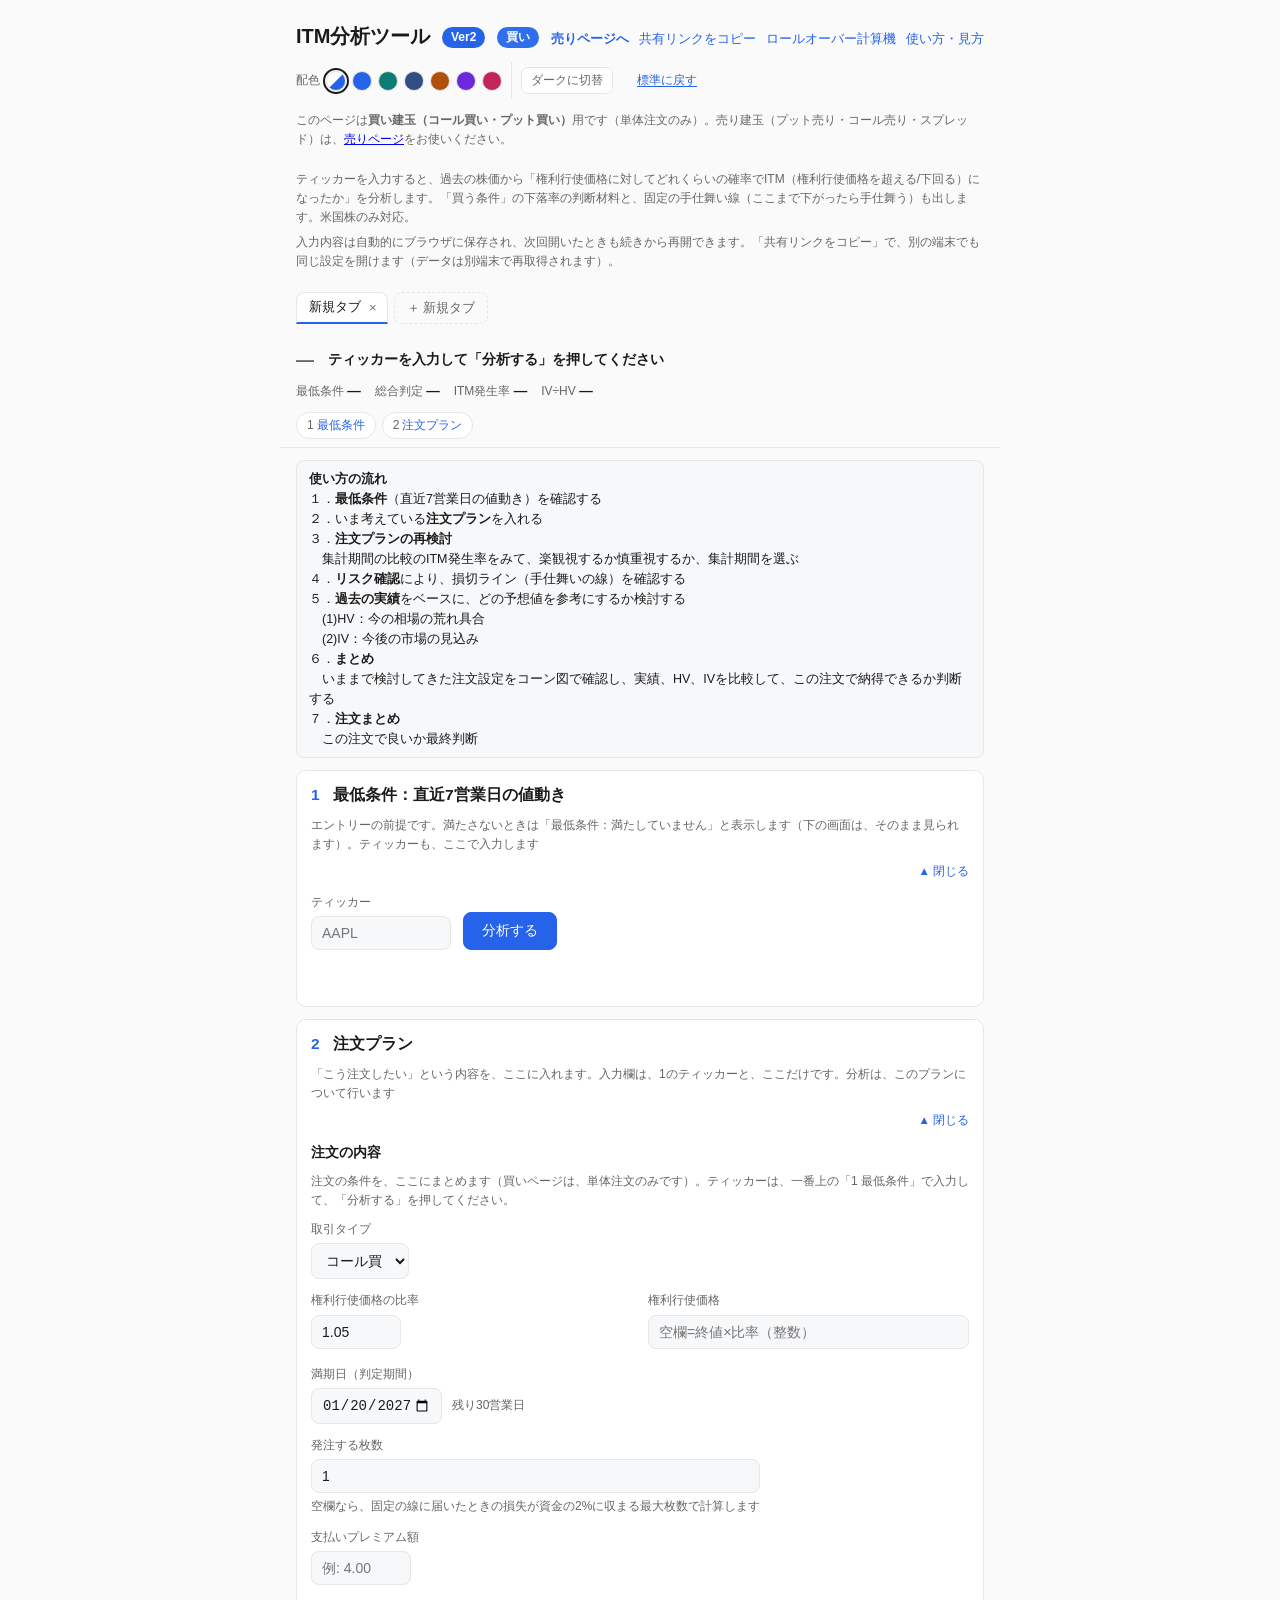
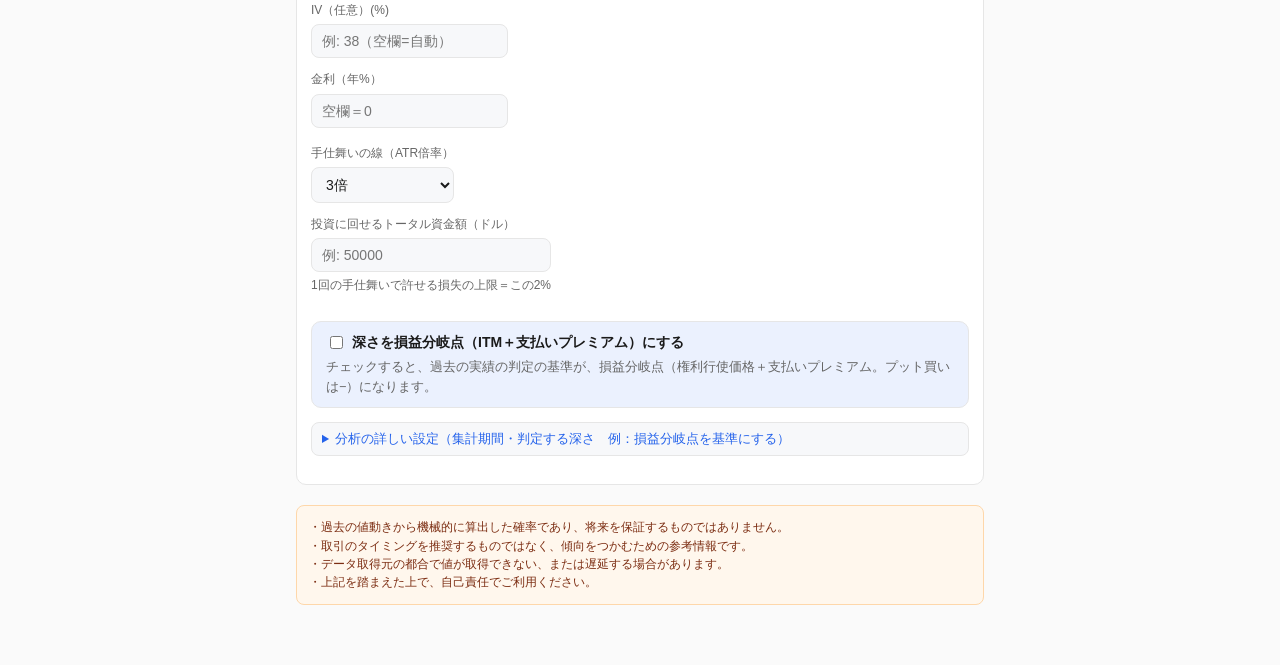
==== site/buy.html @ de46b1e8 "画面の節の区分を使い方の流れの番号にそろえる(注文プランの再検討を新設、5の中に過去の実績・HV・IV) Co-Authored-By: Claude Sonnet 5.5 <noreply@anth" ====
<!doctype html><html lang="ja"><head><meta charset="utf-8">
<meta name="viewport" content="width=device-width,initial-scale=1">
<script>try{var t=JSON.parse(localStorage.getItem("pp_theme")||"{}");if(t.pal&&t.pal!=="genko")document.documentElement.setAttribute("data-pal",t.pal);if(t.mode==="dark"||t.mode==="light")document.documentElement.setAttribute("data-mode",t.mode);}catch(e){}</script>
<title>ITM分析ツール Ver2（買い）</title>
<link rel="stylesheet" href="css/style.css">
</head><body data-page="buy">
<div class="wrap">
  <div class="topbar"><h1>ITM分析ツール <span class="ver-badge">Ver2</span> <span class="ver-badge ver-buy">買い</span></h1><span class="pagenav"><a href="index.html"><b>売りページへ</b></a><button id="shareBtn" type="button" class="link-btn">共有リンクをコピー</button><a href="roll.html">ロールオーバー計算機</a><a href="guide.html">使い方・見方</a></span></div>
  <div id="theme-bar"></div>
  <p class="sub">このページは<b>買い建玉（コール買い・プット買い）</b>用です（単体注文のみ）。売り建玉（プット売り・コール売り・スプレッド）は、<a href="index.html">売りページ</a>をお使いください。</p>
  <p class="sub">ティッカーを入力すると、過去の株価から「権利行使価格に対してどれくらいの確率でITM（権利行使価格を超える/下回る）になったか」を分析します。「買う条件」の下落率の判断材料と、固定の手仕舞い線（ここまで下がったら手仕舞う）も出します。米国株のみ対応。</p>
  <p class="sub" style="margin-top:-14px">入力内容は自動的にブラウザに保存され、次回開いたときも続きから再開できます。「共有リンクをコピー」で、別の端末でも同じ設定を開けます（データは別端末で再取得されます）。</p>

  <div id="pageNotice" class="notice" hidden></div>
  <div id="tabBar" class="tab-bar"></div>

  <div class="c2-top" id="topBand">
    <div class="c2-band" id="bandRow1"></div>
    <div class="c2-band" id="bandRow2" style="padding-top:0"></div>
    <nav class="c2-nav" id="bandNav" aria-label="セクションへ移動">
      <a href="#s1"><span class="n">1</span>最低条件</a>
      <a href="#s2"><span class="n">2</span>注文プラン</a>
      <a href="#s2b" hidden><span class="n">3</span>再検討</a>
      <a href="#sb7" hidden><span class="n">4</span>リスク確認</a>
      <a href="#s3" hidden><span class="n">5</span>過去の実績</a>
      <a href="#s4" hidden><span class="n">5(1)</span>HV</a>
      <a href="#s5" hidden><span class="n">5(2)</span>IV</a>
      <a href="#s6" hidden><span class="n">6</span>まとめ</a>
      <a href="#sb8" hidden><span class="n">7</span>注文まとめ</a>
    </nav>
  </div>

  <div class="flow">
    <b>使い方の流れ</b><br>
    １．<b>最低条件</b>（直近7営業日の値動き）を確認する<br>
    ２．いま考えている<b>注文プラン</b>を入れる<br>
    ３．<b>注文プランの再検討</b><br>
    　集計期間の比較のITM発生率をみて、楽観視するか慎重視するか、集計期間を選ぶ<br>
    ４．<b>リスク確認</b>により、損切ライン（手仕舞いの線）を確認する<br>
    ５．<b>過去の実績</b>をベースに、どの予想値を参考にするか検討する<br>
    　(1)HV：今の相場の荒れ具合<br>
    　(2)IV：今後の市場の見込み<br>
    ６．<b>まとめ</b><br>
    　いままで検討してきた注文設定をコーン図で確認し、実績、HV、IVを比較して、この注文で納得できるか判断する<br>
    ７．<b>注文まとめ</b><br>
    　この注文で良いか最終判断
  </div>

  <details class="sec" id="s1" open>
    <summary><span class="t"><span class="n">1</span>最低条件：直近7営業日の値動き</span><span class="d">エントリーの前提です。満たさないときは「最低条件：満たしていません」と表示します（下の画面は、そのまま見られます）。ティッカーも、ここで入力します</span></summary>
    <div class="body">
      <div class="card in-sec">
        <div class="form-row">
        <div class="field ticker-wrap">
          <label for="ticker">ティッカー</label>
          <input id="ticker" type="text" placeholder="AAPL" autocomplete="off">
          <div id="tickerHistoryDropdown" class="ticker-dropdown" hidden></div>
        </div>
        <button id="analyzeBtn" type="button">分析する</button>
        </div>
    <div id="latestPrice" class="latest-price" hidden></div>
    <div id="status"></div>
      </div>

  <div id="conditionCard" class="card in-sec" hidden>
    <h2 style="margin:0 0 10px;font-size:16px">エントリー条件（最低条件）と、直近7営業日の値動き</h2>
    <p class="sub" style="margin:0 0 10px">いまが、エントリーの前提になる値動きかを、直近の値動きで確認します。一番上の「本日」の行が、本日が何%変動したか（過去N営業日比較）です。この条件で絞り込んだ過去の結果は、「5 過去の実績」に出します。</p>
    <div class="form-row">
      <div class="field">
        <label for="conditionModeSelect" data-target="conditionExplain"
          data-note="値動き条件の判定方法を選びます。
「N営業日前と比較」は指定した1点だけを見る方式、「直近7営業日中の該当日数」は1〜7営業日前それぞれを見て、条件を満たす日数を数える方式です。">条件の種類</label>
        <select id="conditionModeSelect">
          <option value="lookback">N営業日前と比較</option>
          <option value="countWithin7">直近7営業日中の該当日数</option>
        </select>
      </div>
      <div class="field">
        <label for="minMatchDaysInput" data-target="conditionExplain"
          data-note="「直近7営業日中の該当日数」を選んだときに使います。
1〜7営業日前のうち、変化率条件を満たす日が何日あればエントリー日とみなすかを指定します。
「N営業日前と比較」を選んでいる間は使わないため入力できません。">該当日数(◯日以上)</label>
        <input id="minMatchDaysInput" type="number" step="1" min="1" max="7" value="3">
      </div>
    </div>
    <div class="form-row">
      <div class="field">
        <label for="momentumLookbackSelect" data-target="conditionExplain"
          data-note="「N営業日前と比較」を選んだときに使います。
何営業日前の株価と比較するかを指定します。
「直近7営業日中の該当日数」を選んでいる間は使わないため入力できません。">比較営業日数</label>
        <select id="momentumLookbackSelect"></select>
      </div>
    </div>
    <div class="form-row">
      <div class="field">
        <label for="momentumDirectionSelect" data-target="conditionExplain"
          data-note="株価が下落したときを対象にするか、上昇したときを対象にするかを選びます。">方向</label>
        <select id="momentumDirectionSelect">
          <option value="down">下落</option>
          <option value="up">上昇</option>
        </select>
      </div>
      <div class="field">
        <label for="momentumThresholdInput" data-target="conditionExplain"
          data-note="「方向」で選んだ向きに、指定した%以上変動した日を対象にします。">変化率(%以上)</label>
        <input id="momentumThresholdInput" type="number" step="0.5" min="0" value="5">
      </div>
    </div>
    <p class="sub" id="conditionModeNote" style="margin:-6px 0 10px"></p>
    <div class="gate" id="condGate" hidden></div>
    <div class="chart-title" style="margin-top:14px">直近7営業日の詳細マトリクス（各日の終値と、1〜7営業日前との比較。「本日」の行＝過去N営業日比較）</div>
    <div class="volatility-wrap"><table class="volatility-table cond-matrix" id="condMatrix"></table></div>
    <p class="sub" id="condMatrixNote" style="margin:8px 0 0"></p>
  </div>


  <div id="buyStudyCard" class="card in-sec" hidden>
    <h3 style="margin:0 0 8px;font-size:14px">買う条件の下落率は、何%がよいか（この銘柄の過去の結果）</h3>
    <p class="basis basis-act"><i></i><b>根拠：過去の実績</b>　上の「エントリー条件」の変化率（%以上）を変えて買った場合の、この銘柄の結果です。変化率を決める判断材料にします。</p>
    <div class="volatility-wrap"><table class="volatility-table bs-table">
      <thead><tr><th>買う条件<br>（1〜7営業日前との比較で、1日以上）</th><th>件数</th><th>オプション<br>（損益率）</th><th>線で手仕舞い<br>（平均保有）</th><th>（参考）線なしで<br>満期まで持つ<br>オプション平均</th><th></th></tr></thead>
      <tbody id="buyStudyBody"></tbody>
    </table></div>
    <p class="sub" id="buyStudyNote" style="margin:8px 0 0"></p>
  </div>
    </div>
  </details>

  <details class="sec" id="s2" open>
    <summary><span class="t"><span class="n">2</span>注文プラン</span><span class="d">「こう注文したい」という内容を、ここに入れます。入力欄は、1のティッカーと、ここだけです。分析は、このプランについて行います</span></summary>
    <div class="body">
      <div class="card in-sec" id="planInputsCard">
        <div class="order-head">
          <h3 style="margin:0;font-size:14px">注文の内容<span id="orderTypeLabel" style="font-size:14px;font-weight:400;color:var(--muted)"></span></h3>
          <button id="spBtn" type="button" class="sp-btn" aria-pressed="false" hidden title="単体注文とスプレッド(ブルプット・ベアコール・ブルコール・ベアプット)の注文を切り替えます。使わない側の入力欄は非表示になり、入力値は保持されます">SP</button>
        </div>
        <p class="sub" style="margin:0 0 10px">注文の条件を、ここにまとめます（買いページは、単体注文のみです）。ティッカーは、一番上の「1 最低条件」で入力して、「分析する」を押してください。</p>
        <div class="form-row">
        <div class="field">
          <label for="typeSelect">取引タイプ</label>
          <select id="typeSelect"></select>
        </div>
        </div>
        <div class="form-row pair-row">
          <div class="field">
            <label for="ratioInput">権利行使価格の比率</label>
            <input id="ratioInput" type="number" step="0.01" min="0.01">
            <span class="field-hint" id="ratioEffHint"></span>
          </div>
          <div class="field">
            <label for="rrSellStrikeInput" data-target="orderExplain"
              data-note="権利行使価格です。証券会社のオプションチェーンで選んだ、実際の権利行使価格を入力します。
          比率は、その権利行使価格になるように自動で合わせます（例：終値645.04で、権利行使価格を650にすると、比率は1.0077になります）。逆に、比率を入力したときは、終値×比率を整数にした値が、権利行使価格になります（どちらか一方で決めます）。
          、比率から決めた整数の権利行使価格を使います。入力した値は、分析のITM確率・リスク確認・注文まとめなど、すべての計算に使います。">権利行使価格</label>
            <input id="rrSellStrikeInput" type="number" step="0.5" min="0" placeholder="空欄=終値×比率（整数）">
            <span class="field-hint" id="rrSellStrikeHint"></span>
          </div>
        </div>
    <div class="form-row ord-strikes" data-only="sp">
      <div class="field" data-only="sp">
        <label for="rrBuyStrikeInput" data-target="orderExplain"
          data-note="買い建てる側の権利行使価格です。ブルプット(プット)は売りより低い値、ベアコール(コール)は売りより高い値を入力します。
売りと買いの権利行使価格を入力すると、その差額を「権利行使価格の差額」に自動で表示します。">買いの権利行使価格</label>
        <input id="rrBuyStrikeInput" type="number" step="0.01" min="0" placeholder="例: 600">
        <span class="field-warn" id="rrBuyStrikeWarn"></span>
      </div>
    </div>
        <div class="form-row">
        <div class="field">
          <label for="windowDateInput" data-note="オプションの満期日を、日付で入力します（日付の欄をクリックすると、カレンダーから選べます）。
  入力した日付までの営業日数が、分析の「判定期間」になります（例：満期日まで25営業日なら、判定期間は25営業日）。
  選べる範囲は、基準日（最新の終値の日）の5営業日後から、150営業日後までです。
  土日や祝日など休場日を入力した場合は、直前の営業日に直します。
  営業日数だけを保存するので、日付が進むと、満期日の日付は自動で後ろにずれます（営業日数は変わりません）。
  実際にその満期日があるかは、銘柄ごとに違うため、証券会社のオプションチェーンで確認してください。">満期日（判定期間）</label>
          <div class="field-inline">
            <input id="windowDateInput" type="date">
            <span class="field-hint" id="windowHint"></span>
          </div>
        </div>
        </div>
        <div class="form-row">
        <div class="field">
          <label for="planQtyInput">発注する枚数</label>
          <input id="planQtyInput" type="number" step="1" min="1" placeholder="例: 2">
          <span class="field-hint">空欄なら、固定の線に届いたときの損失が資金の2%に収まる最大枚数で計算します</span>
        </div>
        </div>
        <div class="form-row">
      <div class="field" data-only="buy">
        <label for="rrPayPremiumInput" data-target="orderExplain"
          data-note="オプションの買い手として支払うプレミアム額（1株あたりの合計額）です。
スプレッドの場合は、差し引き後の正味の額（支払い−受取）を入力してください。
買い系は、支払いプレミアム額がそのまま最大損失額になります。">支払いプレミアム額</label>
        <input id="rrPayPremiumInput" type="number" step="0.01" min="0" placeholder="例: 4.00">
        <span class="field-hint" id="premJudge"></span>
      </div>
        </div>
        <div class="form-row">
      <div class="field" data-only="buy">
        <label for="rrIvSellInput" data-target="orderExplain"
          data-note="買うオプションのIV（年率%）です。任意です。証券会社のオプションチェーンで、その権利行使価格の行に出ているIVを入力してください。
「5(2) IV」の表示（IV・IV÷HV・1σ・コーン図のIVの帯）に使います。
「4 リスク確認」と時間の経過の表は、支払いプレミアム額が入力されているときは、実際に払った金額を基準にするため、入力したIVではなく、支払いプレミアム額から逆算したIVで計算します（プレミアム未入力のときだけ、入力したIVを使います）。
空欄の場合は、入力した支払いプレミアム額に合うIVをツールが逆算して使います（支払いプレミアム額も空欄なら、リスク確認では、直近20営業日のHV×1.15を仮定します）。">IV（任意）(%)</label>
        <input id="rrIvSellInput" type="number" step="0.1" min="0" placeholder="例: 38（空欄=自動）">
      </div>
        </div>
        <div class="form-row">
      <div class="field" data-only="buy">
        <label for="buyRateInput" data-target="orderExplain"
          data-note="金利（年%）です。米国債の利回り（無リスク金利）が目安です。
コールは、満期に権利行使価格を払うのが先になるため、金利が高いほど価格が高くなります（プットは逆に安くなります）。満期が長いほど影響が大きくなります（満期が約7ヶ月のコールで、金利4%なら、約7ドル）。
IVとプレミアムの両方を入力しているときは、金利は使いません（証券会社のIVは、金利を含めて計算された値のため、入力できません）。IVとプレミアムの片方だけのときは、より正確な分析が必要な場合に、金利を入力してください。">金利（年%）</label>
        <div class="field-inline">
          <input id="buyRateInput" type="number" step="0.01" min="0" placeholder="空欄＝0">
          <button type="button" class="sp-btn" id="buyRateBtn" hidden>米国債利回りを入れる</button>
        </div>
        <span class="field-hint" id="buyRateHint"></span>
      </div>
        </div>
        <div class="form-row">
      <div class="field" data-only="buy">
        <label for="buyAtrMultSelect" data-target="orderExplain"
          data-note="「ここまで下がったら手仕舞う」固定の線の幅を、ATR（直近10営業日の1日の値幅の平均）の何倍にするかを選びます（初期値は3倍）。
線は、買った日の終値から、ATR×倍率だけ下（プット買いは上）に引きます。買った時点で決めて、動かしません。トレンドの判定はしません。
倍率を大きくすると、手仕舞いになりにくく、平均と勝率は上がりますが、最悪の損失は深くなります（過去の検証）。1〜2倍は、すぐに手仕舞いになりやすく、あまり使われません。">手仕舞いの線（ATR倍率）</label>
        <select id="buyAtrMultSelect"><option value="2">2倍</option><option value="3" selected>3倍</option><option value="4">4倍</option><option value="5">5倍</option></select>
      </div>
        </div>
        <div class="form-row">
        <div class="field">
          <label for="riskCapitalInput">投資に回せるトータル資金額（ドル）</label>
          <input id="riskCapitalInput" type="number" step="100" min="0" placeholder="例: 50000">
          <span class="field-hint">1回の手仕舞いで許せる損失の上限＝この2%</span>
        </div>
        </div>
    <div class="form-row">
      <div class="field" data-only="sp">
        <label for="rrSpreadWidthInput" data-target="orderExplain"
          data-note="スプレッドで買う側と売る側の、2つの権利行使価格の差額(スプレッド幅)です。
売り系スプレッド(ブルプット/ベアコール)では、最大損失額＝スプレッド幅−受取プレミアム額の計算に使います。
買い系スプレッド(ブルコール/ベアプット)では、注文内容の1行表示にだけ使います(最大損失額＝支払いプレミアム額には影響しません)。
権利行使価格は、一方がこのツールの比率で決まる値(売り系は売り建て側、買い系は買い建て側)で、もう一方はそこから差額分だけ離れた値です。
売り系スプレッドで、売りと買いの権利行使価格を入力したときは、その差額（売り−買い）を自動で表示します（この欄は入力できなくなります）。">権利行使価格の差額</label>
        <input id="rrSpreadWidthInput" type="number" step="0.01" min="0" placeholder="例: 10.00">
        <span class="field-hint" id="rrWidthHint"></span>
      </div>
      <div class="field ord-premmode" data-only="sell">
        <div class="field" data-only="sp">
          <label data-target="orderExplain"
            data-note="受取プレミアムの入力方法を選びます。
「受取額を入力」＝差し引き後の正味の受取プレミアム額を、そのまま入力します（今まで通り）。
「売りと買いを入力」＝売り建て側と買い建て側のプレミアムを、それぞれ入力します。受取プレミアム額は、売り−買いで自動計算します。">受取プレミアムの入力方法</label>
          <div class="field-inline">
            <button type="button" class="sp-btn active" id="premModeNet">受取額を入力</button>
            <button type="button" class="sp-btn" id="premModeLegs">売りと買いを入力</button>
          </div>
        </div>
        <div class="form-row" id="premLegsRow" hidden style="margin:0">
          <div class="field"><label for="rrPremSellInput">売りのプレミアム（1株あたり）</label><input id="rrPremSellInput" type="number" step="0.01" min="0" placeholder="例: 3.20"></div>
          <div class="field"><label for="rrPremBuyInput">買いのプレミアム（1株あたり）</label><input id="rrPremBuyInput" type="number" step="0.01" min="0" placeholder="例: 2.00"></div>
        </div>
      </div>
      <div class="field" data-only="sell">
        <label for="rrPremiumInput" data-target="orderExplain"
          data-note="オプションの売り手として受け取るプレミアム額（1株あたりの合計額）です。
スプレッドの場合は、差し引き後の正味の額（受取−支払い）を入力してください。
損益分岐点・最大損失額などに使います。">受取プレミアム額</label>
        <input id="rrPremiumInput" type="number" step="0.01" min="0" placeholder="例: 1.20">
        <span class="field-hint" id="rrPremiumHint"></span>
      </div>
      <div class="field" data-only="sell">
        <label for="rrProfitRatioInput" data-target="orderExplain"
          data-note="受け取ったプレミアムのうち、反対売買（買い戻し）で何%を利益として確定させるつもりかを入力します（例: 80%＝2割を支払って決済）。
未入力の場合は、講座の基準の80%（8割利確）で計算します。
下の注文内容の1行表示（◯割利確）と、「決済の目安」の利確の支払い価格・利益額の計算に使います。">利確割合(%)</label>
        <input id="rrProfitRatioInput" type="number" step="1" min="0" max="100" placeholder="未入力=80%">
      </div>
      <div data-only="sell">
        <div class="field" data-only="sp">
          <label for="rrIvBuyInput" data-target="orderExplain"
            data-note="買い建てる側（遠い方）の権利行使価格のIV（年率%）です。任意です。
空欄の場合は、売り建て側と同じIVとして計算します（プットは遠い権利行使価格ほどIVが高くなる傾向があるため、入力すると精度が上がります）。
売り建て側のIVが空欄のときは、使われません。">IV（買い建て側）(%)</label>
          <input id="rrIvBuyInput" type="number" step="0.1" min="0" placeholder="任意（空欄=売り側と同じ）">
        </div>
      </div>
      <div class="field" id="orderMaxLossField" hidden>
        <label data-target="orderExplain"
          data-note="売り系スプレッド(ブルプット/ベアコール)の、満期まで持った場合の最大損失額です。
権利行使価格の差額−受取プレミアム額で自動計算します（差額と受取プレミアム額を入力すると表示されます）。
利確割合の影響は受けません。">最大損失額</label>
        <div class="field-inline"><b id="orderMaxLoss" class="order-ticker">―</b><span class="field-hint" id="orderMaxLossHint"></span></div>
      </div>
    </div>
        <div class="be-box" data-only="buy">
          <label class="be-check"><input type="checkbox" id="beBaseCheck"> 深さを損益分岐点（ITM＋支払いプレミアム）にする</label>
          <span class="field-hint" id="beBaseHint">チェックすると、過去の実績の判定の基準が、損益分岐点（権利行使価格＋支払いプレミアム。プット買いは−）になります。</span>
        </div>
        <details class="mini">
          <summary>分析の詳しい設定（集計期間・判定する深さ　例：損益分岐点を基準にする）</summary>
          <div class="form-row" style="margin-top:8px">
          <div class="field">
            <label for="periodSelect">集計期間</label>
            <select id="periodSelect"></select>
          </div>
          <div class="field">
            <label for="rrDepthInput" data-target="resultExplain"
              data-note="権利行使価格からどれだけ深いITMに届いたら「ITM」とみなすかを、ドルで入力します。
    プット系は権利行使価格−◯ドル以下、コール系は権利行使価格＋◯ドル以上の終値になった日が「ITM」です。
    入力したドルは、現在の権利行使価格に対する割合(%)に換算して右隣に表示します。過去の各エントリーにも同じ割合を当てはめて判定します(過去は株価水準が今と違うため、ドルのまま当てはめずに割合にそろえています)。
    空欄(0ドル)なら、従来どおり権利行使価格を超えた(下回った)時点でITMです。
    この入力に沿って、ITM発生エントリー数・割合・延べ日数、総合判定、「過去の営業日ごとのITM確率」「エントリー日ごとのITM状況」が計算されます。判定は日々の終値のみで、日中の高値・安値は見ていません。">判定する深さ(権利行使価格±◯ドル　例：支払いプレミアム価格)</label>
            <div class="field-inline">
              <input id="rrDepthInput" type="number" step="0.01" min="0" placeholder="空欄=0ドル">
              <span class="field-hint" id="rrDepthPct"></span>
            </div>
          </div>
          </div>
        </details>
      </div>

      <div id="orderCard" class="card in-sec" hidden>
        <h3 style="margin:0 0 8px;font-size:14px">このプランの確認</h3>
    <div class="order-line" id="orderLine"></div>

        <div data-only="sell">
      <h3 style="margin:14px 0 8px;font-size:14px">決済の目安（利確・ロスカット）</h3>
      <div class="summary" id="orderExitSummary"></div>
      <p class="sub" id="orderExitNote" style="margin:8px 0 0"></p>


      <h3 style="margin:18px 0 8px;font-size:14px">満期日と、決済の目安日</h3>
      <div class="summary" id="expirySummary"></div>
      <p class="sub" id="expiryNote" style="margin:8px 0 0"></p>

        </div>
    <h3 style="margin:14px 0 8px;font-size:14px">損益分岐点（満期時の株価）</h3>
    <div class="summary" id="rrBreakEvenSummary"></div>
      </div>
    </div>
  </details>

  <details class="sec" id="s2b" open hidden>
    <summary><span class="t"><span class="n">3</span>注文プランの再検討</span><span class="d">集計期間を見直します。ここで決めた集計期間で、以降の「過去の実績」などを見ます</span></summary>
    <div class="body">
  <div id="periodCompareCard" class="card in-sec" hidden>
    <h3 style="margin:0 0 8px;font-size:14px">集計期間を変えると、ITM発生率はどう変わるか（慎重な見方の基準）</h3>
    <p class="basis basis-act"><i></i><b>根拠：過去の実績</b>　いまの注文プラン（権利行使価格・満期・判定の基準）のまま、集計期間だけを変えた結果です。</p>
    <div class="volatility-wrap"><table class="volatility-table bs-table">
      <thead><tr><th>集計期間</th><th>エントリー件数</th><th>期間中に一度でもITM<br>（ITM発生率）</th><th>満期時にITM</th><th></th></tr></thead>
      <tbody id="periodCompareBody"></tbody>
    </table></div>
    <p class="sub" id="periodCompareNote" style="margin:8px 0 0"></p>
  </div>

  <div id="ratioCard" class="card in-sec" hidden>
    <h2 style="margin:0 0 6px;font-size:16px">他の権利行使価格なら、実績はどうか（推奨比率の逆算・採用）</h2>
    <p class="basis basis-act"><i></i><b>基準：過去の実績</b>　この逆算で使う「ITM発生率」は、下の「過去の実績」（分析結果）と同じ計算です。<b>IV・HVは基準に使っていません</b>（右の列に、参考として並べています）。</p>
    <p class="sub" style="margin:0 0 10px">「ITM発生率を◯%以下にしたい」から、<b>条件に合う権利行使価格（整数）</b>を探します。1%刻みの比率に当たる整数の権利行使価格を、現在値に近い側から並べ、過去の実績（分析結果と同じ計算）でITM発生率を求めて、条件を満たす<b>最も現在値に近い権利行使価格</b>（受取が多くなる側）を選びます。満期日・判定する深さ・集計期間は、いまの入力のままです。</p>
    <div class="form-row">
      <div class="field">
        <label for="ratioTargetInput">目標：ITM発生率（%以下：過去データから算出）</label>
        <input id="ratioTargetInput" type="number" step="0.5" min="0" max="100" value="5">
      </div>
      <div class="field">
        <label for="ratioMinPremInput">受取プレミアムの下限（講座は0.45）</label>
        <input id="ratioMinPremInput" type="number" step="0.01" min="0" value="0.45">
      </div>
    </div>
    <p class="sub" id="ratioPremHint" style="margin:-4px 0 10px"></p>
    <div class="summary" id="ratioSummary"></div>
    <div id="ratioActions" style="margin:0 0 12px"></div>
    <div class="chart-title">比率ごとの一覧</div>
    <div class="ratio-step" id="ratioStepBtns" role="group" aria-label="一覧の権利行使価格の刻み">
      <span class="field-hint">表示する権利行使価格の刻み：</span>
      <button type="button" class="sp-btn" data-step="ratio">比率1%ごと</button>
      <button type="button" class="sp-btn" data-step="1">1ドル</button>
      <button type="button" class="sp-btn" data-step="5">5ドル</button>
      <button type="button" class="sp-btn" data-step="10">10ドル</button>
    </div>
    <div class="volatility-wrap ratio-table-wrap">
      <table class="volatility-table ratio-table">
        <thead><tr><th>権利行使価格<br>（比率）</th><th>ITM発生率<br>（実績）と判定</th><th>参考（基準外）<br>満期時ITM率(HV換算)<br>受取(理論：IV計算)</th><th></th></tr></thead>
        <tbody id="ratioBody"></tbody>
      </table>
    </div>
    <p class="sub" id="ratioNote" style="margin:8px 0 0"></p>
  </div>

  <p id="periodBasisNote" class="sub period-basis-note" hidden></p>
    </div>
  </details>

  <details class="sec" id="sb7" data-only="buy" open hidden>
    <summary><span class="t"><span class="n">4</span>リスク確認：ここまで下がったら手仕舞う（固定の線）</span><span class="d">買った時点で決めて動かさない線。線に届いたときの損失と、資金の2%に収まる数量を、ATR倍率ごとに並べます</span></summary>
    <div class="body">
      <div id="buyRiskCard" class="card in-sec" hidden>
        <p class="basis basis-none"><i></i><b>根拠：ATR（直近の値幅）とBlack-Scholesの理論価格</b>　Pineの「ATR×倍率」の考え方を、<b>買った時点で決める固定の線</b>としてだけ使います。トレンドの判定や、日々の切り上げは使いません。</p>
        <div class="summary" id="buyRiskSummary"></div>
        <div class="volatility-wrap"><table class="volatility-table bs-table">
          <thead><tr><th>ATR倍率</th><th>線の価格<br>（買った日の終値から）</th><th>線に届いたときの<br>オプション価格</th><th>オプションの損失<br>（1枚・資金2%の枚数）</th></tr></thead>
          <tbody id="buyRiskBody"></tbody>
        </table></div>
        <p class="sub" id="buyRiskNote" style="margin:8px 0 0"></p>

        <h3 style="margin:18px 0 8px;font-size:14px">株価が変わらず、時間が経った場合のオプション価格（IVの変化別）</h3>
        <p class="sub" id="buyTimeIntro" style="margin:0 0 8px"></p>
        <div class="volatility-wrap"><table class="volatility-table stress-table">
          <thead id="buyTimeHead"></thead>
          <tbody id="buyTimeBody"></tbody>
        </table></div>
        <p class="sub" id="buyTimeNote" style="margin:8px 0 0"></p>
      </div>
    </div>
  </details>

  <details class="sec" id="s3" open hidden>
    <summary><span class="t"><span class="n">5</span>過去の実績：この条件で、過去に実際どうだったか</span><span class="d">根拠＝過去の実績。ここがすべての土台です（ITM発生率・総合判定・ヒートマップ。他の権利行使価格の実績を見て「採用」もここで）</span></summary>
    <div class="body">
  <div id="result" class="card in-sec" hidden>
    <div class="result-head">
      <div>
        <div style="font-size:14px;font-weight:700;margin:0 0 2px">集計期間内の全エントリー日でITMになったかを判定</div>
        <h2 style="margin:0;font-size:14px;font-weight:400"><span id="symbolLabel"></span> の過去の実績（分析結果）<span id="resultTypeLabel" style="font-size:14px;font-weight:400;color:var(--muted)"></span></h2>
      </div>
    </div>
    <div id="todayCard" class="sub" style="margin:4px 0 8px" hidden>集計期間：<span id="todayRange"></span>（<b id="todayDate">―</b>営業日）　終値：<b id="todayClose">―</b>（<span id="todayCloseDate"></span>）</div>
    <p class="basis basis-act"><i></i><b>根拠：過去の実績</b>　集計期間のデータを使い、「同じ条件でエントリーしていたら、実際にどうなったか」を数えたものです。将来の予測ではありません。</p>
    <p class="sub" style="margin:0 0 10px"><b>判定基準：</b>権利行使価格（各エントリー日の終値 × 比率）。「2 注文プラン」の「判定する深さ」を入力した場合は、権利行使価格から◯ドル以上深いITMになったかを判定します（空欄＝一度でもITM）。</p>
    <div class="summary">
      <div class="stat" data-target="resultExplain" data-note="集計期間の営業日日数から、判定期間の分を差し引いた日数です。
この日数分が、実際に計算できる「取引開始日」の件数になります。">
        <div class="stat-head"><span class="stat-name">集計期間の営業日日数：</span><b id="entryCount">―</b></div><span class="stat-line">判定期間分マイナス</span></div>
      <div class="stat" data-target="resultExplain" data-note="判定件数のうち、判定期間内に1日でもITMになった「取引開始日」の実数です。
（「判定する深さ」を入力した場合は、その深さ以上のITMで数えます。ラベルにも「ITM（◯ドル）」と表示されます）
ITMが良い結果か悪い結果かは取引タイプにより異なります。">
        <div class="stat-head"><span class="stat-name">ITM<span class="dep-sfx"></span>発生エントリー数：</span><b id="itmCount">―</b></div></div>
      <div class="stat" data-target="resultExplain" data-note="全エントリー日について、判定期間内でITMだった日数を合計したものです。
（「判定する深さ」を入力した場合は、その深さ以上のITMで数えます。ラベルにも「ITM（◯ドル）」と表示されます）
下のヒートマップの色の濃淡（セルごとのITM日数）の総和にあたります。
1つのエントリーが何日もITMのままだと大きくなるため、ITM発生エントリー数とは異なる指標です。">
        <div class="stat-head"><span class="stat-name">ITM<span class="dep-sfx"></span>発生延べ日数：</span><b id="totalItmDays">―</b></div></div>
      <div class="stat" data-target="resultExplain" data-note="ITM発生エントリー数 ÷ 判定件数。
（「判定する深さ」を入力した場合は、その深さ以上のITMで数えます。ラベルにも「ITM（◯ドル）」と表示されます）
売り(プット売/コール売)は低いほど、買い(コール買/プット買)は高いほど有利です。
「損益分岐点を基準にする」にチェックを入れているときは、期間中に一度でも損益分岐点（権利行使価格＋支払いプレミアム額。プット買いは−）を超えた割合です（満期時に利益だった割合ではありません。満期時の割合は、「過去の営業日ごとの損益分岐点以上の確率」の一番右の棒です）。チェックを入れていないときは、期間中に一度でも権利行使価格を超えた割合です。">
        <div class="stat-head"><span class="stat-name">ITM<span class="dep-sfx"></span>発生エントリー数の割合：</span><b id="overallProb">―</b></div></div>
      <div class="stat" id="recoveryAvgStat" data-target="resultExplain" data-note="">
        <div class="stat-head"><span class="stat-name">OTMに戻るまでの平均日数（参考）：</span><b id="recoveryAvg">―</b></div><span class="stat-sub" id="recoveryAvgSub"></span></div>
      <div class="stat" id="recoveryUnrecStat" data-target="resultExplain" data-note="">
        <div class="stat-head"><span class="stat-name">OTMに戻らなかった割合（参考）：</span><b id="recoveryUnrec">―</b></div><span class="stat-sub" id="recoveryUnrecSub"></span></div>
      <div class="stat" data-target="resultExplain" data-note="ITM発生エントリー数の割合を、そのタイプにとって有利な方向の確率に変換して7段階評価したものです。
赤に近いほど有利、紫に近いほど不利を表します（詳細マトリクスと共通の配色です）。">
        <div class="stat-head"><span class="stat-name">総合判定：</span><span class="badge" id="badge">―</span></div></div>
    </div>
    <div class="risk-box" id="depthRiskBox" hidden>
      <div id="depthRiskLine"></div>
      <div class="risk-note">※ 満期時の価値（権利行使価格との差）を基準にした目安です。受取プレミアムは差し引いていません。満期前は時間価値が残るため、実際の含み損はこれより小さいことがあります。</div>
    </div>
    <div class="hm-legend" id="badgeLegend"></div>

    <div class="chart-title" id="dayProbTitle" data-target="dayProbExplain"
      data-note="各営業日について、エントリー日のうち何%が、その日の終値でITMになっていたかを示します（判定する深さを入力した場合は、その深さ以上のITM）。
バーの色はその日のITM率（絶対値）を6段階で表したもので、有利/不利の向きとは連動していません。
右の「OTM確率に切替」ボタンを押すと、この表示がOTM確率（＝100%−ITM確率）に反転します（もう一度押すと元に戻ります）。OTM表示のときは、すぐ下の「エントリー日ごとのITM状況」もOTM表示（判定期間のうちOTMだった日数の割合）に切り替わります。
OTM表示のバーの色は、OTM率の7段階（0〜60%、60〜70%、70〜80%、80〜85%、85〜90%、90〜95%、95%以上）で、売りは暖色系、買いは寒色系です。判定する深さを入力している場合のOTMは「その深さのITMではなかった」ことを指します。">過去の営業日ごとの<span id="dayProbKind">ITM</span><span id="dayProbDepth"></span>確率</div>
    <button type="button" id="otmToggleBtn" class="sp-btn otm-toggle" aria-pressed="false" title="ITM確率とOTM確率の表示を切り替えます">OTM確率に切替</button>
    <div id="chartWrap"></div>
    <div class="hm-legend" id="dayProbLegend"></div>

    <div class="chart-title" id="entryHeatmapTitle" data-target="entryHeatmapExplain"
      data-note="集計期間内の取引開始日を1マスずつ時系列に並べ、その日から判定期間内でITMだった日数を色で表したものです（判定する深さを入力した場合は、その深さ以上のITMだった日数）。
色は日数（絶対値）を7段階で表したもので、有利/不利の向きとは連動していません。
上の「過去の営業日ごとのITM確率」の切替ボタンでOTM表示にすると、判定期間のうちOTMだった日数を判定期間に対する割合（%）で表し、クリックしたときは「◯%（◯日間）」の形で表示します。色はOTM率の7段階（0〜60%、60〜70%、70〜80%、80〜85%、85〜90%、90〜95%、95%以上）で、売りは暖色系、買いは寒色系です。">エントリー日ごとの<span id="heatmapKind">ITM</span><span id="heatmapDepth"></span>状況（クリックすると日付を表示）</div>
    <div id="heatmapWrap"></div>
    <div class="hm-legend" id="entryHeatmapLegend"></div>

    <div class="chart-title" id="depthHeatmapTitle" data-target="depthHeatmapExplain"
      data-note="上の「エントリー日ごとのITM状況」が日数を表すのに対し、こちらは深さを表します。
各エントリー日から判定期間内に、終値が権利行使価格から最も深く入った割合(%)を色で示します（プット系は下回った分、コール系は上回った分。一度もITMにならなかった日は0%）。
「一瞬だけ深く入った日」と「浅いまま長く続いた日」を区別できます。
色は%の絶対値で、売りは深いほど不利(紫に近い)、買いは深いほど有利(赤に近い)という向きです。
「判定する深さ」を入力している場合は、その深さ以上に届いた日に枠線が付きます。
マスをクリックすると、日付と、最大ITM深さ・最大OTM深さのそれぞれの値(%)、最大になった日付とエントリーから何営業日後かが表示されます(どちらが先に起きたかを見るため)。">エントリー日ごとの最大ITM深さ（クリックすると日付を表示）</div>
    <div id="depthHeatmapWrap"></div>
    <div class="hm-legend" id="depthHeatmapLegend"></div>

    <div class="chart-title" id="otmHeatmapTitle" data-target="otmHeatmapExplain"
      data-note="「最大ITM深さ」の逆で、各エントリー日から判定期間内に、終値が権利行使価格からOTM側(プット系は上、コール系は下)に最も深く離れた割合(%)を色で示します。一度もOTMにならなかった日は0%です。
色は%の絶対値で、段階は最大ITM深さと同じです。色の向きは、売り(プット売・コール売)のOTMは暖色系(深いほど赤)、買い(コール買・プット買)のOTMは寒色系(深いほど紫)です。
マスをクリックすると、日付と、最大ITM深さ・最大OTM深さのそれぞれの値(%)、最大になった日付とエントリーから何営業日後かが表示されます(どちらが先に起きたかを見るため)。">エントリー日ごとの最大OTM深さ（クリックすると日付を表示）</div>
    <div id="otmHeatmapWrap"></div>
    <div class="hm-legend" id="otmHeatmapLegend"></div>

    <p style="margin:14px 0 0"><button id="openDetailBtn" type="button" class="btn-outline">詳細マトリクスを別ページで見る（元Excel形式）</button></p>
  </div>

  <div id="condResultCard" class="card in-sec" hidden>
    <h3 style="margin:0 0 8px;font-size:14px">1の「エントリー条件」に当てはまった日だけに絞った、過去の実績</h3>
    <p class="basis basis-act"><i></i><b>根拠：過去の実績</b>　上の実績（全エントリー日）のうち、1の「エントリー条件」に当てはまった日だけに絞って数えたものです。</p>
    <div class="summary">
      <div class="stat" data-target="conditionExplain" data-note="集計期間（− 判定期間など）の中で、指定した値動き条件に当てはまった日数です。">
        <div class="stat-head"><span class="stat-name">該当日数：</span><b id="matchedCount">―</b></div></div>
      <div class="stat" data-target="conditionExplain" data-note="該当日数のうち、判定期間内に1日でもITMになった日の実数です。
（「判定する深さ」を入力した場合は、その深さ以上のITMで数えます。ラベルにも「ITM（◯ドル）」と表示されます）">
        <div class="stat-head"><span class="stat-name">ITM<span class="dep-sfx"></span>発生エントリー数：</span><b id="matchedItmCount">―</b></div></div>
      <div class="stat" data-target="conditionExplain" data-note="該当日について、判定期間内でITMだった日数を合計したものです。
（「判定する深さ」を入力した場合は、その深さ以上のITMで数えます。ラベルにも「ITM（◯ドル）」と表示されます）
1つのエントリーが何日もITMのままだと大きくなるため、ITM発生エントリー数とは異なる指標です。">
        <div class="stat-head"><span class="stat-name">ITM<span class="dep-sfx"></span>発生延べ日数：</span><b id="matchedTotalItmDays">―</b></div></div>
      <div class="stat" data-target="conditionExplain" data-note="ITM発生エントリー数 ÷ 該当日数。
（「判定する深さ」を入力した場合は、その深さ以上のITMで数えます。ラベルにも「ITM（◯ドル）」と表示されます）
条件に当てはまった日だけで見た割合です。">
        <div class="stat-head"><span class="stat-name">ITM<span class="dep-sfx"></span>発生エントリー数の割合：</span><b id="matchedProb">―</b></div></div>
      <div class="stat" data-target="conditionExplain" data-note="今の値動きが、上で指定した条件に当てはまるかどうかです。">
        <div class="stat-head"><span class="stat-name">本日はこの条件に：</span><span class="badge" id="todayMatchBadge">―</span></div></div>
    </div>
  </div>

  <details class="mini" id="volDetails" hidden>
    <summary>参考：過去の値動きの大きさ（変動幅の統計）を見る</summary>
  <div id="volatilityCard" class="card in-sec" hidden>
    <h2 class="card-title-toggle" style="margin:0 0 10px;font-size:16px" data-note="取得済みの全データ（最大800営業日）を使い、期間ごとに「どれくらい値が動きやすいか」を集計したものです。
平均変動幅・各最大値は上昇/下落を問わず全データから算出し、「直近1年の変動幅(額)」のみ直近1年のデータに限定して金額で算出します（株価水準が過去と大きく変わっている場合、金額は直近のデータの方が実態に近いため）。
「直近1年の変動幅(額)」も平均額です。その期間だけ離れた2点間の価格差(絶対値)を、直近1年のデータの中ですべて求めて平均しています。
「最大上昇率・最大下落率(始点→終点)」は、ちょうどその期間だけ離れた2点間の騰落率の最大値です。途中でいったん動いて戻った分は反映されません。
「期間内最大上昇率(安値→高値)・期間内最大下落率(高値→安値)」は、その期間の窓の途中の最安値から最高値への上昇、最高値から最安値への下落(ドローダウン)を、すべての窓で求めた最大値です。
ドローダウンは、窓の途中のどこが最高値・最安値でもよく、売りで「保有中に最大どこまで含み損になり得たか」を見る目安になります。">変動幅の統計</h2>
    <div class="volatility-wrap">
    <table class="volatility-table">
      <thead>
        <tr><th>期間</th><th>平均変動幅(%)</th><th>最大上昇率<br>(始点→終点)</th><th>最大下落率<br>(始点→終点)</th><th>期間内最大上昇率<br>(安値→高値)</th><th>期間内最大下落率<br>(高値→安値)</th><th>直近1年の変動幅(額)</th></tr>
      </thead>
      <tbody id="volatilityTableBody"></tbody>
    </table>
    </div>
  </div>

  </details>

    </div>
  </details>

  <details class="sec" id="s4" open hidden>
    <summary><span class="t"><span class="n">5(1)</span>HV：過去の値動きの大きさ（実績の背景）</span><span class="d">根拠＝HV。いまは、実績を調べた期間より荒れているか。権利行使価格は、満期までの値動きの何σ先か</span></summary>
    <div class="body">
  <div id="hvCard" class="card in-sec" hidden>
    <h2 class="card-title-toggle" style="margin:0 0 10px;font-size:16px" data-note="HV（歴史的ボラティリティ）は、過去の日々の値動き（終値の騰落率）のばらつきを、1年あたりの%に換算した値です。大きいほど、株価が大きく動いていたことを表します。
このツールは終値だけから計算します。オプション価格に織り込まれた将来の変動の大きさ（IV）とは別のもので、IVはここでは取得できません。
取得済みの全データ（最大800営業日）のうち、基準日（最新の終値の日）までを使います。">HV（歴史的ボラティリティ）</h2>
    <p class="basis basis-hv"><i></i><b>根拠：HV</b>　過去の実績の「ふだんの荒れ具合」と比べて、いまがどうかを見ます。HVから計算した理論値で、実際に起きたことそのものではありません。</p>
    <p class="sub" style="margin:0 0 10px">過去の値動きの大きさを、年率換算の%で表します。まず、<b>満期と同じ長さのHV</b>（「6 まとめ」のグラフと「1σの値動き」の計算に使う値）を表示します。カードをクリックすると、過去1年のHVの推移グラフが出ます。</p>
    <div class="chart-title" id="hvMatchTitle" style="margin-top:4px">満期と同じ長さのHV（年率）</div>
    <div class="summary" id="hvMatchSummary"></div>
    <div class="summary" id="hvTheorySummary"></div>
    <p class="sub" id="hvTheoryNote" style="margin:8px 0 0"></p>
  </div>
    </div>
  </details>

  <details class="sec" id="s5" open hidden>
    <summary><span class="t"><span class="n">5(2)</span>IV：市場のこれからの見込み</span><span class="d">根拠＝IV。市場は、過去（HV）より大きな動きを見込んでいるか。支払うプレミアムは、割高か割安か</span></summary>
    <div class="body">
      <div class="card in-sec" id="compareCard">
        <p class="basis basis-iv"><i></i><b>根拠：IV</b>　オプション価格に織り込まれた、市場のこれからの見込みです。実際に起きたこと（実績）ではなく、将来への見方です。</p>
        <h3 style="margin:0 0 8px;font-size:14px" id="ivHvTitle">IVとHVの比較（市場の見込みは、過去の値動きより高めか低めか。買い手は、高いほど割高）</h3>
        <div class="summary" id="ivHvSummary"></div>
        <p class="sub" id="ivHvNote" style="margin:8px 0 0"></p>
      </div>
    </div>
  </details>

  <details class="sec" id="s6" open hidden>
    <summary><span class="t"><span class="n">6</span>まとめ：見方を並べて、納得できるか確認する</span><span class="d">最低条件・実績・HV・IVを1枚に並べ、ITM確率の3点比較で、見方がそろっているかを見ます</span></summary>
    <div class="body">
      <div class="card in-sec" id="conclusionCard">
        <h3 style="margin:0 0 8px;font-size:14px">ここまでの見方を、1枚にまとめる</h3>
        <p class="sub" style="margin:0 0 8px">1〜5で見たことを、順に並べました。上から「前提の値動き」→「過去の実績（土台）」→「HV（いまの荒れ具合）」→「IV（これからの見込み）」→「固定の手仕舞い線」の順です。</p>
        <div class="volatility-wrap"><table class="volatility-table concl-table"><thead><tr><th>順</th><th>根拠</th><th>結果</th><th>読み方</th></tr></thead><tbody id="conclBody"></tbody></table></div>
        <h3 style="margin:16px 0 8px;font-size:14px" id="ivConeTitle">満期までの値動きの目安と、権利行使価格の位置（3つの見方を重ねる）</h3>
        <div class="cone-zoom">
          <button type="button" class="sp-btn" id="coneFocusBtn" aria-pressed="false">ITMの水準の拡大図を見る</button>
          <span class="field-hint">ITMの水準（赤い破線）のまわりは線が重なりやすいため、そこだけを拡大して見られます</span>
        </div>
        <div id="ivConeWrap" class="hv-cone"></div>
        <p class="sub" id="ivConeLegend" style="margin:4px 0 0"></p>
        <div>
        <h3 style="margin:16px 0 8px;font-size:14px" id="cmp3Title">ITMになる確率を、3つの見方で並べる</h3>
        <div class="cmp3" id="ivHvCompare"></div>
        <div class="guide">
          <h4>この3つの見比べ方と、わかること</h4>
          <ol>
            <li><b>実績を、判断の中心に置く</b>：過去にこの条件で、実際に起きた割合です。</li>
            <li><b>HV換算 − 実績</b>：HV換算が実績より大きいときは、いまが過去の平均より荒れている可能性があります（HVの「ふだん（中央値）」と見比べます）。</li>
            <li><b>IV換算 − HV換算</b>：IV換算のほうが大きいときは、市場が、直近の実際の値動きより大きな動きを見込んでいます。買い手が支払うプレミアムは、割高になります。</li>
            <li><b>IV換算 と 実績</b>：IV換算が実績より大きければ、支払うプレミアムは、過去の実績に対して割高な可能性があります。小さければ、割安な可能性があります。</li>
            <li><b>3つが近い</b>なら、見方がそろっています。<b>離れている</b>ときは、期間・荒れ具合・市場の見込み・調べた期間の偏りのどれが原因かを、確認します。</li>
          </ol>
          <p class="sub" style="margin:8px 0 0">※IV・HV換算は「満期時に」ITMになる理論上の確率、実績は「期間中に一度でも」ITMに届いた割合です。定義が違うため、数字をそのまま同じものとして比べないでください。いずれも将来を保証するものではありません。</p>
        </div>
        </div>
      </div>
    </div>
  </details>

  <details class="sec" id="sb8" data-only="buy" open hidden>
    <summary><span class="t"><span class="n">7</span>注文まとめ</span><span class="d">最終的な注文（買いの指値・枚数・手仕舞いの線・損失）。ここまでの入力と選択が、すべて反映されます</span></summary>
    <div class="body">
      <div id="buyPlanCard" class="card in-sec" hidden>
        <h2 style="margin:0 0 6px;font-size:16px">注文まとめ（買い注文・手仕舞いの線・損失）</h2>
        <p class="sub" style="margin:0 0 10px">分析結果をもとに、最終的にどのような注文を出すかを、1か所にまとめます。支払いプレミアム・トータル資金額を入力すると、枚数・損失が埋まります。</p>
        <div class="volatility-wrap"><table class="volatility-table plan-table"><tbody id="buyPlanBody"></tbody></table></div>
        <div style="margin-top:10px"><button type="button" class="sp-btn" id="buyPlanCopyBtn">まとめをコピー</button> <span class="field-hint" id="buyPlanCopyHint"></span></div>
      </div>
    </div>
  </details>

  <details class="sec" id="s7" data-only="sell" open hidden>
    <summary><span class="t"><span class="n">7</span>リスク確認と、損切りの目安</span><span class="d">採用したプランについて、ストレステストと、IV×時間の表をタブで切り替えて見ます。損切りは、資金の2%まで</span></summary>
    <div class="body">
      <div class="card in-sec" id="riskCard">
        <div class="risk-tabs" role="tablist">
          <button type="button" class="sp-btn active" id="riskTabStress" role="tab" aria-selected="true">株価が動いた場合（ストレステスト）</button>
          <button type="button" class="sp-btn" id="riskTabTime" role="tab" aria-selected="false">株価が変わらず時間が経った場合</button>
        </div>
        <div id="stressWrap">
        <h3 style="margin:10px 0 8px;font-size:14px" id="stressTitle">株価が動いたときの現在値の目安（ストレステスト）</h3>
        <p class="sub" id="stressIntro" style="margin:0 0 8px"></p>
        <div class="volatility-wrap">
          <table class="volatility-table stress-table" id="stressTable">
            <thead id="stressHead"></thead>
            <tbody id="stressBody"></tbody>
          </table>
        </div>
        <p class="sub" id="stressNote" style="margin:8px 0 0"></p>

        </div>
        <div id="ivTimeWrap" hidden>
        <h3 style="margin:10px 0 8px;font-size:14px" id="ivTimeTitle">IVの変化と時間の経過の影響（株価が変わらない場合）</h3>
        <p class="sub" id="ivTimeIntro" style="margin:0 0 8px"></p>
        <div class="volatility-wrap">
          <table class="volatility-table stress-table" id="ivTimeTable">
            <thead id="ivTimeHead"></thead>
            <tbody id="ivTimeBody"></tbody>
          </table>
        </div>
        <p class="sub" id="ivTimeNote" style="margin:8px 0 0"></p>
        </div>
      <h3 style="margin:18px 0 8px;font-size:14px" id="riskTitle">損切りの目安（資金の2%まで）とリスクリワード</h3>
      <p class="sub" style="margin:0 0 8px">1回の損切りで許せる損失を、投資に回せるトータル資金額の2%とします。2の注文プランで、トータル資金額と発注する枚数を入れると、損失が2%になる買い戻し価格（損切りの目安の上限）が決まり、リスクリワードを出します。この価格以上になる場面には、2つの表（上のタブで切り替え）のどちらにも、「資金2%超」の印が付きます。表のセルをクリックして、設定した損切ラインを選ぶこともできます（任意）。</p>
      <div class="summary" id="riskSummary"></div>
      <p style="margin:8px 0 0"><button type="button" id="riskClearPick" class="btn-outline" hidden>損切ラインの設定を外す</button></p>
      <p class="sub" id="riskNote" style="margin:8px 0 0"></p>

      </div>
    </div>
  </details>

  <details class="sec" id="s8" data-only="sell" open hidden>
    <summary><span class="t"><span class="n">8</span>注文まとめ</span><span class="d">最終的な注文（売りの指値・利確・損切り・枚数）。ここまでの入力と選択が、すべて反映されます</span></summary>
    <div class="body">
  <div id="planCard" class="card in-sec" hidden>
    <h2 style="margin:0 0 6px;font-size:16px">注文まとめ（P売り注文・利確・損切り）</h2>
    <p class="sub" style="margin:0 0 10px">分析結果をもとに、最終的にどのような注文を出すかを、1か所にまとめます。受取プレミアム・設定した損切ライン（ストレステストの表で選択）・トータル資金額を入力すると、利確・損切りの指値、枚数、リスクリワードが埋まります。</p>
    <div class="volatility-wrap"><table class="volatility-table plan-table"><tbody id="planBody"></tbody></table></div>
    <div style="margin-top:10px"><button type="button" class="sp-btn" id="planCopyBtn">まとめをコピー</button> <span class="field-hint" id="planCopyHint"></span></div>
  </div>

    </div>
  </details>

  <div class="disc">
    ・過去の値動きから機械的に算出した確率であり、将来を保証するものではありません。<br>
    ・取引のタイミングを推奨するものではなく、傾向をつかむための参考情報です。<br>
    ・データ取得元の都合で値が取得できない、または遅延する場合があります。<br>
    ・上記を踏まえた上で、自己責任でご利用ください。
  </div>
</div>
<script type="module" src="js/app.js"></script>
</body></html>
---- site/css/style.css ----
:root{
  --bg:#fafafa;--card:#ffffff;--line:#e6e6e6;--muted:#666666;--fg:#1a1a1a;
  --accent:#2563eb;--th:#f3f4f6;--field:#f7f8fa;
  --gA:#166534;--gB:#854d0e;--gC:#b91c1c;
  --wbg:#fff7ed;--wbd:#fed7aa;--wfg:#7c2d12;
  --favA:#1d4ed8;--favB:#b91c1c;
  --gradRed:#dc2626;--gradOrange:#ea8c0a;--gradYellow:#f2d477;
  --gradLightBlue:#8ec4f0;--gradBlue:#2f6fed;--gradPurple:#9b3fd4;
}
/* 意味色(gA/gB/gC=良い/普通/悪い, wbg/wbd/wfg=警告, favA/favB=前営業日比用の青/赤,
   gradRed〜gradPurple=詳細マトリクス「先読み」用の7色グラデーション、元Excelの
   条件付き書式の配色(赤/オレンジ/黄/水色/青/紫)をそのまま踏襲)は
   アクセント配色プリセットに連動させず、ライト/ダークの2パターンだけ独立に持たせる
   （プリセットを変えても「緑=有利」「青=有利」等の意味が壊れないように）。*/
:root[data-mode="dark"]{
  --bg:#101216;--card:#181b22;--line:#2b303a;--muted:#98a1ad;--fg:#e6e8eb;
  --accent:#6aa4ff;--th:#1e232c;--field:#161a21;
  --gA:#4ade80;--gB:#fbbf24;--gC:#f87171;
  --wbg:#26210f;--wbd:#5a4a1b;--wfg:#e7c06a;
  --favA:#60a5fa;--favB:#f87171;
  --gradRed:#f26161;--gradOrange:#f5a83c;--gradYellow:#c9a227;
  --gradLightBlue:#5b8fc9;--gradBlue:#5a8ef2;--gradPurple:#b06be0;
}
@media (prefers-color-scheme: dark){
  /* JS(head内)が必ずdata-modeを明示設定するため、これはJS無効時のフォールバックとしてのみ働く */
  :root:not([data-mode]){
    --bg:#101216;--card:#181b22;--line:#2b303a;--muted:#98a1ad;--fg:#e6e8eb;
    --accent:#6aa4ff;--th:#1e232c;--field:#161a21;
    --gA:#4ade80;--gB:#fbbf24;--gC:#f87171;
    --wbg:#26210f;--wbd:#5a4a1b;--wfg:#e7c06a;
    --favA:#60a5fa;--favB:#f87171;
    --gradRed:#f26161;--gradOrange:#f5a83c;--gradYellow:#c9a227;
    --gradLightBlue:#5b8fc9;--gradBlue:#5a8ef2;--gradPurple:#b06be0;
  }
}

/* アクセント配色プリセット。銘柄診断ツールと同じ配色値・同じlocalStorageキー(pp_theme)を使い、
   ツール間で選んだ配色が引き継がれるようにしている。 */
:root[data-pal="blueplus"]{--bg:#f7f8fa;--card:#ffffff;--line:#dfe1e6;--muted:#5b6472;--fg:#161a1f;--accent:#2563eb;--th:#eaedf3;--field:#f4f6f9;}
:root[data-pal="blueplus"][data-mode="dark"]{--bg:#0d0f14;--card:#191d26;--line:#30363f;--muted:#9aa3ae;--fg:#e9ebef;--accent:#7db0ff;--th:#20262f;--field:#161b24;}
:root[data-pal="teal"]{--bg:#f2f8f6;--card:#ffffff;--line:#d7e6e1;--muted:#556661;--fg:#132019;--accent:#0d7c72;--th:#e4f1ed;--field:#f0f7f5;}
:root[data-pal="teal"][data-mode="dark"]{--bg:#0b120f;--card:#152019;--line:#28372f;--muted:#8fa39c;--fg:#e2ece7;--accent:#3fd9c8;--th:#1c2b24;--field:#131d17;}
:root[data-pal="slate"]{--bg:#f5f6f9;--card:#ffffff;--line:#dde1e8;--muted:#5b6577;--fg:#171d28;--accent:#334c86;--th:#e8ebf1;--field:#f3f5f8;}
:root[data-pal="slate"][data-mode="dark"]{--bg:#0d0f13;--card:#181c23;--line:#2c323d;--muted:#96a0ae;--fg:#e6e8ec;--accent:#8fb0e6;--th:#1e232c;--field:#161a21;}
:root[data-pal="sand"]{--bg:#f8f4ea;--card:#fffdf8;--line:#e7dcc7;--muted:#6a5f48;--fg:#221c11;--accent:#b1500a;--th:#efe5d1;--field:#f5efe0;}
:root[data-pal="sand"][data-mode="dark"]{--bg:#131009;--card:#201b11;--line:#372c1b;--muted:#a89d84;--fg:#ece4d3;--accent:#ffab2e;--th:#271f12;--field:#191509;}
:root[data-pal="violet"]{--bg:#f8f6fd;--card:#ffffff;--line:#e4dcf1;--muted:#635a75;--fg:#1b1626;--accent:#6d28d9;--th:#efe9fa;--field:#f5f2fc;}
:root[data-pal="violet"][data-mode="dark"]{--bg:#0f0d16;--card:#1c1727;--line:#302742;--muted:#a89fb8;--fg:#ebe5f4;--accent:#b79bff;--th:#231c30;--field:#171223;}
:root[data-pal="rose"]{--bg:#fdf5f8;--card:#ffffff;--line:#efd9e2;--muted:#7a5a65;--fg:#24171d;--accent:#c2255c;--th:#fbe7ef;--field:#fbf3f6;}
:root[data-pal="rose"][data-mode="dark"]{--bg:#140f12;--card:#211820;--line:#3a2b33;--muted:#b499a3;--fg:#efe3e9;--accent:#f472b6;--th:#281c24;--field:#1a1318;}

#theme-bar{display:flex;align-items:center;gap:6px;flex-wrap:wrap;margin:10px 0 4px;font-size:12px}
#theme-bar .tb-lbl{color:var(--muted)}
#theme-bar .sw{width:20px;height:20px;border-radius:50%;border:1px solid var(--line);cursor:pointer;padding:0;background:var(--tb-c,#ccc)}
#theme-bar .sw[data-pal="genko"]{background:linear-gradient(135deg,#fff 48%,#2563eb 52%)}
#theme-bar .sw[aria-pressed="true"]{outline:2px solid var(--fg);outline-offset:1px}
#theme-bar .tb-btn{border:1px solid var(--line);background:var(--card);color:var(--muted);border-radius:7px;padding:3px 9px;font:inherit;font-size:12px;cursor:pointer}
#theme-bar .tb-reset{color:var(--accent);border:0;background:none;text-decoration:underline;text-underline-offset:2px;cursor:pointer;font:inherit;font-size:12px}
#theme-bar .tb-sep{width:1px;align-self:stretch;background:var(--line);margin:0 3px}
*{box-sizing:border-box}
body{margin:0;font:14px/1.6 -apple-system,"Hiragino Kaku Gothic ProN","Meiryo",sans-serif;
  background:var(--bg);color:var(--fg)}
.wrap{max-width:720px;margin:0 auto;padding:20px 16px 60px}
h1{font-size:20px;margin:0 0 4px}
.sub{color:var(--muted);font-size:12px;margin-bottom:20px}

.topbar{display:flex;justify-content:space-between;align-items:baseline;gap:12px;flex-wrap:wrap}
.topbar h1{margin:0}
.topbar .pagenav{display:flex;gap:10px;flex-wrap:wrap;align-items:center}
.topbar .pagenav a{font-size:12.5px;color:var(--accent);text-decoration:none}
.topbar .pagenav a:hover{text-decoration:underline}
.link-btn{border:0;background:none;padding:0;font:inherit;font-size:12.5px;color:var(--accent);
  text-decoration:none;cursor:pointer}
.link-btn:hover{text-decoration:underline}

/* 文字リンクだと目立ちにくい操作(別ページを開く、列の展開など)用の、枠線付きの控えめなボタン。 */
.btn-outline{display:inline-block;padding:6px 14px;border:1px solid var(--accent);border-radius:8px;
  background:var(--card);color:var(--accent);font-size:12.5px;font-weight:600;cursor:pointer}
.btn-outline:hover{background:var(--field)}
.btn-outline[hidden]{display:none}

.tab-bar{display:flex;flex-wrap:wrap;gap:6px;margin-bottom:10px;align-items:center}
.tab{display:flex;align-items:center;gap:6px;padding:6px 8px 6px 12px;border:1px solid var(--line);
  border-radius:8px 8px 0 0;background:var(--field);color:var(--muted);font-size:12.5px;cursor:pointer;
  border-bottom:2px solid transparent}
.tab.active{background:var(--card);color:var(--fg);border-color:var(--line);border-bottom-color:var(--accent)}
.tab .tab-close{border:0;background:none;color:inherit;opacity:.6;cursor:pointer;font-size:13px;
  padding:0 2px;line-height:1}
.tab .tab-close:hover{opacity:1;color:var(--gC)}
.tab-add{padding:6px 12px;border:1px dashed var(--line);border-radius:8px;background:none;
  color:var(--muted);font-size:13px;cursor:pointer}
.tab-add:hover{color:var(--accent);border-color:var(--accent)}

.card{background:var(--card);border:1px solid var(--line);border-radius:10px;padding:16px;margin-bottom:16px;position:relative}
/* 各エリア(カード)の開く/閉じるボタン。閉じているときは見出し行(.card-head)だけを残す。 */
.card-toggle{position:absolute;top:12px;right:14px;padding:3px 12px;font-size:12px;border-radius:999px;
  background:var(--field);color:var(--fg);border:1px solid var(--line);cursor:pointer}
.card-toggle:hover{border-color:var(--accent);color:var(--accent)}
.card-head{padding-right:72px}
.card.collapsed > :not(.card-head):not(.card-toggle){display:none}
.card.collapsed .card-head .explain-box{display:none}
.card.collapsed > .card-head{margin-bottom:0 !important}
.form-row{display:flex;flex-wrap:wrap;gap:12px;align-items:flex-end;margin-bottom:12px}
.field{display:flex;flex-direction:column;gap:4px}
.field[hidden]{display:none}
.field label{font-size:12px;color:var(--muted)}
.field label[data-target]{cursor:pointer;width:fit-content}
.field label[data-target]:hover{color:var(--accent);text-decoration:underline}
.field label[data-target].active{color:var(--accent);text-decoration:underline}
.field input,.field select{padding:8px 10px;border:1px solid var(--line);border-radius:8px;
  font-size:14px;background:var(--field);color:var(--fg)}
/* 使わない項目であることがひと目で分かるよう、無効化時ははっきり薄く・斜線調にする */
.field input:disabled,.field select:disabled{background:repeating-linear-gradient(135deg,var(--line),var(--line) 4px,var(--field) 4px,var(--field) 9px);
  color:var(--muted);opacity:.55;cursor:not-allowed;border-style:dashed}
#ticker{width:140px;text-transform:uppercase}
/* 売り系で「判定する深さ」を入力したときに、総合判定の下に出す損失リスクの表示 */
.risk-box{margin:10px 0 0;padding:10px 12px;border:1px solid var(--gC);border-radius:8px;
  background:color-mix(in srgb,var(--gC) 10%,transparent);font-size:13px;line-height:1.7}
.risk-box[hidden]{display:none}
.risk-note{font-size:11px;color:var(--muted);margin-top:4px;line-height:1.6}
.result-head{display:flex;flex-wrap:wrap;align-items:flex-end;gap:8px 18px;margin:0 0 10px}
.result-head .explain-box{flex:1 1 100%}
/* 注文内容カード: 売り/買い・単体/SPで使う入力欄を、body属性(updateRiskRewardInputUI)で切り替える。
   使わない欄は非表示にするだけで、入力済みの値は保持される。 */
body[data-group="buy"] [data-only="sell"],
body[data-group="sell"] [data-only="buy"],
body[data-mode="naked"] [data-only="sp"],
body[data-mode="sp"] [data-only="naked"]{display:none}
.order-head{display:flex;align-items:center;gap:12px;margin:0 0 8px}
.sp-btn{padding:5px 12px;font-size:13px;border-radius:999px;background:var(--field);color:var(--fg);border:1px solid var(--line);cursor:pointer}
.sp-btn[hidden]{display:none}
.sp-btn:hover{border-color:var(--accent);color:var(--accent)}
.sp-btn.active{background:var(--accent);color:#fff;border-color:var(--accent)}
.order-ticker{font-size:16px}
.order-line{margin:12px 0 4px;padding:10px 12px;background:var(--field);border:1px solid var(--accent);border-radius:8px;font-size:14px;font-weight:600;line-height:1.7;word-break:keep-all;overflow-wrap:anywhere}
.field-inline{display:flex;align-items:center;flex-wrap:wrap;gap:6px 10px}
.field-hint{font-size:12px;color:var(--muted)}
.field-warn{font-size:11px;color:var(--gC)}
.ticker-wrap{position:relative}
.ticker-dropdown{position:absolute;top:calc(100% + 4px);left:0;min-width:140px;max-height:220px;
  overflow-y:auto;background:var(--card);border:1px solid var(--line);border-radius:8px;
  box-shadow:0 6px 20px rgba(0,0,0,.35);z-index:20}
.ticker-dropdown[hidden]{display:none}
.ticker-dropdown-item{padding:8px 12px;font-size:14px;cursor:pointer;text-transform:uppercase}
.ticker-dropdown-item:hover{background:var(--field);color:var(--accent)}
#ratioInput,#orderRatioInput{width:90px}
/* 金額・割合の入力欄は、入力する数値に見合った幅にする(ブラウザ標準の幅は広すぎるため) */
#rrPremiumInput,#rrPayPremiumInput,#rrSpreadWidthInput,#rrCutLossInput,#rrCutLossInputM,
#rrExpectedGainInput,#rrExpectedGainInputM{width:100px;box-sizing:border-box}
#rrDepthInput,#orderDepthInput,#rrProfitRatioInput,#rrProfitRatioInputM{width:120px;box-sizing:border-box}
#minMatchDaysInput,#momentumThresholdInput{width:70px}
button{padding:9px 18px;border:1px solid var(--accent);border-radius:8px;
  background:var(--accent);color:#fff;font-size:14px;cursor:pointer}
button:disabled{opacity:.6;cursor:default}
#status{font-size:12px;color:var(--muted);min-height:16px}
#status.err{color:var(--gC)}

#result[hidden]{display:none}
.summary{display:flex;gap:14px;flex-wrap:wrap;margin:10px 0 16px;align-items:flex-start}
.stat{background:var(--field);border:1px solid var(--line);border-radius:8px;
  padding:8px 14px;min-width:100px;text-align:center;cursor:pointer}
.stat b{display:block;font-size:20px}
.stat span{font-size:11px;color:var(--muted)}
.stat .stat-sub{display:block;font-size:10px;color:var(--muted);margin-top:3px;white-space:nowrap}
.stat:hover b{color:var(--accent)}
.stat.active{border-color:var(--accent)}

/* 項目クリックで表示される説明。対応するカードの直前(上)に表示される */
.explain-box{background:var(--info,var(--field));border:1px solid var(--accent);border-radius:8px;
  padding:10px 12px;margin:6px 0 10px;font-size:12px;color:var(--fg);line-height:1.6;white-space:pre-line}
/* .summary/.form-rowはflex-wrapなので、クリックした項目の直後に挿入した説明欄を
   常に1行全幅で折り返させ、他の項目の下に押し出さないようにする */
.summary .explain-box,.form-row .explain-box{flex:1 1 100%}

.badge{display:inline-block;padding:3px 12px;border-radius:14px;font-size:13px;font-weight:700}
.b-good{background:color-mix(in srgb,var(--gA) 18%,transparent);color:var(--gA)}
.b-bad{background:color-mix(in srgb,var(--gC) 18%,transparent);color:var(--gC)}
.b-neutral{background:color-mix(in srgb,var(--muted) 18%,transparent);color:var(--muted)}
/* 該当する/しない: 良し悪しではなく「条件に一致したか」という事実を示すのでアクセントカラーを使う */
.b-match{background:color-mix(in srgb,var(--accent) 22%,transparent);color:var(--accent)}
.b-nomatch{background:color-mix(in srgb,var(--muted) 14%,transparent);color:var(--muted)}

/* 総合判定バッジ: 詳細マトリクス・営業日ごとのITM確率チャート・エントリーヒートマップと
   共通の7段階配色(赤=有利〜紫=不利)。b0が最も有利、b6が最も不利。 */
.badge.b0{background:color-mix(in srgb,var(--gradRed) 30%,transparent);color:var(--gradRed)}
.badge.b1{background:color-mix(in srgb,var(--gradOrange) 30%,transparent);color:var(--gradOrange)}
.badge.b2{background:color-mix(in srgb,var(--gradYellow) 34%,transparent);color:var(--gradYellow)}
.badge.b3{background:color-mix(in srgb,var(--muted) 16%,transparent);color:var(--muted)}
.badge.b4{background:color-mix(in srgb,var(--gradLightBlue) 30%,transparent);color:var(--gradLightBlue)}
.badge.b5{background:color-mix(in srgb,var(--gradBlue) 30%,transparent);color:var(--gradBlue)}
.badge.b6{background:color-mix(in srgb,var(--gradPurple) 30%,transparent);color:var(--gradPurple)}

.chart{width:100%;height:auto;display:block}
.chart-title{font-size:12px;color:var(--muted);margin:14px 0 4px}
.chart-title[data-target]{cursor:pointer;display:inline-block}
/* 分析結果の4つのグラフ・ヒートマップの見出しは、1段階大きく太字にする */
#dayProbTitle,#entryHeatmapTitle,#depthHeatmapTitle,#otmHeatmapTitle{font-size:13px;font-weight:700}
/* 4つの見出しは文字色を黒(--fg。ライト系は黒に近い色、ダーク系は読める明るい色)にする。クリック(.active)・マウスを乗せたときは従来どおりアクセント色 */
#dayProbTitle,#entryHeatmapTitle,#depthHeatmapTitle,#otmHeatmapTitle{color:var(--fg)}
#dayProbTitle:hover,#entryHeatmapTitle:hover,#depthHeatmapTitle:hover,#otmHeatmapTitle:hover,
#dayProbTitle.active,#entryHeatmapTitle.active,#depthHeatmapTitle.active,#otmHeatmapTitle.active{color:var(--accent)}
/* ITM確率/OTM確率の表示切替ボタン(過去の営業日ごとのITM確率の見出しの右) */
.otm-toggle{margin-left:10px;vertical-align:middle}
.chart-title[data-target]:hover{color:var(--accent);text-decoration:underline}
.chart-title[data-target].active{color:var(--accent)}

.card-title-toggle{cursor:pointer;display:inline-block}
.card-title-toggle:hover{color:var(--accent)}
.card-title-toggle.active{color:var(--accent)}

.momentum-strip{display:flex;gap:8px;flex-wrap:wrap}
.momentum-cell{flex:1;min-width:64px;background:var(--field);border:1px solid var(--line);
  border-radius:8px;padding:8px 6px;text-align:center}
.momentum-cell .m-label{font-size:10.5px;color:var(--muted);display:block}
.momentum-cell .m-value{display:block;font-size:14px;font-weight:700;margin-top:2px}
.momentum-cell .m-value.up{color:var(--gA)}
.momentum-cell .m-value.down{color:var(--gC)}
#todayCard[hidden]{display:none}
#conditionCard[hidden]{display:none}

/* エントリー日ごとのヒートマップ: 判定期間内のITM日数(絶対値)を7段階配色で表す
   (色はjs/heatmap.jsでインラインstyleとして付与)。1ヶ月の最大営業日数は23日程度
   なので、各月を5×5(25マス)の正方形にまとめ、月ごとの正方形を並べて表示する。 */
.hm-months{display:flex;flex-wrap:wrap;gap:14px 18px;margin:8px 0}
.hm-month{width:63px}
.hm-month-label{font-size:11px;font-weight:700;color:var(--muted);margin-bottom:3px;white-space:nowrap}
.hm-grid{display:flex;flex-wrap:wrap;gap:2px;margin:0 0 8px}
.hm-grid-5x5{display:grid;grid-template-columns:repeat(5,11px);gap:2px}
.hm-cell{width:11px;height:11px;border-radius:2px;cursor:default}
/* 判定する深さに届いた日の印(最大ITM深さヒートマップ) */
.hm-cell.hm-mark{box-shadow:inset 0 0 0 2px var(--fg)}
/* ヒートマップのマスをクリックしたときに出す説明(日付・深さなど)。他の場所をクリックすると消える。 */
.hm-cell.hm-click{cursor:pointer}
.hm-cell.hm-click.hm-tip-active{outline:2px solid var(--accent);outline-offset:1px}
.cell-tip{position:absolute;z-index:60;max-width:300px;padding:8px 10px;background:var(--card);color:var(--fg);
  border:1px solid var(--accent);border-radius:8px;font-size:12px;line-height:1.6;
  box-shadow:0 4px 14px rgba(0,0,0,.28);overflow-wrap:anywhere}
.cell-tip[hidden]{display:none}
/* 営業日ごとのITM確率チャート: 各営業日の列(透明な領域)をクリックすると説明を出す */
.chart-hit{cursor:pointer}
.chart-hit.hm-tip-active{fill:color-mix(in srgb,var(--accent) 12%,transparent)}
.hm-legend{display:flex;align-items:center;gap:6px;font-size:11px;color:var(--muted);margin-top:6px;flex-wrap:wrap}
.hm-legend .hm-cell{cursor:default;flex:none}

.disc{margin-top:20px;padding:12px;background:var(--wbg);border:1px solid var(--wbd);
  border-radius:8px;font-size:11.5px;color:var(--wfg)}
/* サンプル数が非常に少ない場合の強い警告(通常の.discより赤みを強くする) */
.disc.disc-strong{background:color-mix(in srgb,var(--gC) 14%,var(--card));
  border-color:var(--gC);color:var(--gC)}

/* 詳細マトリクスページは列数が多いので、通常より広い最大幅を使う */
.wrap-wide{max-width:none;padding:20px 24px 60px}

/* 「表示する」ボタンは集計期間のすぐ右に配置(通常のform-rowの並び通り)。
   「← 分析ページへ戻る」の右端は、1段下にある「標準に戻す」の右端に揃えている
   (見た目上、戻るリンクが標準に戻すの真上に来る)。どちらも幅が固定値ではない
   ため、揃える処理はjs/detail.js側で実測して行っている。 */

.dm-legend{display:flex;flex-wrap:wrap;gap:16px;margin:10px 0 12px;font-size:11px;color:var(--muted)}
.dm-lgroup{display:inline-flex;align-items:center;gap:3px}
.dm-legend-after{gap:10px 14px;align-items:center}
.dm-lgroup-title{width:100%;font-size:11px;color:var(--muted);margin-bottom:2px}
.dm-litem{display:inline-flex;align-items:center;gap:4px;font-size:11px;color:var(--fg)}
.dm-litem .dc{display:inline-block;width:14px;height:14px;border-radius:3px;border:1px solid var(--line)}
/* 表の中だけでスクロールさせると、行数が多い時に横スクロールバーが画面の一番下(表の最後の行の下)
   まで見に行かないと出てこず使いづらいため、あえて表からはみ出させて、ブラウザウインドウ自体の
   横スクロールバー(画面下部に常に表示される)でスクロールできるようにしている。 */
.dm-table-wrap{border:1px solid var(--line);border-radius:8px}
.dm-table{border-collapse:collapse;font-size:0}
.dm-table th,.dm-table td{border:1px solid var(--line);padding:0}
.dm-table th{background:var(--th);color:var(--muted);font-size:10px;font-weight:600;
  padding:4px 3px;white-space:nowrap;text-align:center}
.dm-table th.dm-sticky,.dm-table td.dm-sticky{position:sticky;left:0;background:var(--card);
  z-index:1;box-shadow:1px 0 0 var(--line)}
.dm-table td.dm-date{font-size:10.5px;color:var(--fg);padding:2px 6px;white-space:nowrap;text-align:left}
.dm-table td.dm-num{font-size:10.5px;color:var(--fg);padding:2px 6px;white-space:nowrap;text-align:right}
.dm-table td.dc{width:16px;height:16px;cursor:default}

/* 判定期間31日後以降の列。初期状態では折りたたみ、expandBtnクリックでdm-show-extraが
   付いたときだけ表示する(判定期間を最大150日まで許容すると列数が多くなるため)。 */
.dm-table th.dm-extra,.dm-table td.dc.dm-extra{display:none}
.dm-table.dm-show-extra th.dm-extra,.dm-table.dm-show-extra td.dc.dm-extra{display:table-cell}
.dm-expand{margin:0 0 10px}

/* 「変動幅の統計」カードの表 */
.volatility-wrap{overflow-x:auto}
.volatility-table{width:100%;border-collapse:collapse;font-size:13px}
.volatility-table th,.volatility-table td{text-align:left;padding:8px 10px;border-bottom:1px solid var(--line)}
.volatility-table th{background:var(--th);color:var(--muted);font-size:11.5px;font-weight:700}
.volatility-table td{color:var(--fg)}
.volatility-table td:not(:first-child),.volatility-table th:not(:first-child){text-align:right}
.volatility-table tr:last-child td{border-bottom:none}

/* 先読み(after)7段階。元Excelの条件付き書式の配色(赤→オレンジ→黄→塗りなし→水色→青→紫)を
   そのまま踏襲。L0が最も有利、L6が最も不利。しきい値自体はタイプごとに異なる(js/detail.js)。 */
.dc.L0{background:color-mix(in srgb,var(--gradRed) 75%,var(--card))}
.dc.L1{background:color-mix(in srgb,var(--gradOrange) 68%,var(--card))}
.dc.L2{background:color-mix(in srgb,var(--gradYellow) 62%,var(--card))}
.dc.L3{background:var(--card)}
.dc.L4{background:color-mix(in srgb,var(--gradLightBlue) 55%,var(--card))}
.dc.L5{background:color-mix(in srgb,var(--gradBlue) 68%,var(--card))}
.dc.L6{background:color-mix(in srgb,var(--gradPurple) 75%,var(--card))}

/* 前営業日比較(before): 元Excelのしきい値(10/0/-5/-10%)に合わせた5段階。
   上昇=赤、下落=青（日本の株式チャート慣習：陽線=赤、陰線=青）。 */
.dc.U1{background:color-mix(in srgb,var(--favB) 55%,var(--card))} /* 上昇 >10% */
.dc.Z{background:var(--field)} /* 0〜10%: ほぼ変動なし〜小幅上昇(無地) */
.dc.D0{background:color-mix(in srgb,var(--favA) 22%,var(--card))} /* 下落 -5〜0% */
.dc.D1{background:color-mix(in srgb,var(--favA) 42%,var(--card))} /* 下落 -10〜-5% */
.dc.D2{background:color-mix(in srgb,var(--favA) 65%,var(--card))} /* 下落 10%超 */

/* データが無いセル(集計期間の端で前後の日付が足りない)は、L3(条件的に塗りなし)と
   区別できるよう、はっきりしたグレーで塗る。 */
.dm-nodata{background:color-mix(in srgb,var(--muted) 30%,var(--card))}

/* Ver2の印(見出し横) */
.ver-badge{display:inline-block;margin-left:6px;padding:1px 9px;border-radius:999px;background:var(--accent);color:#fff;font-size:12px;font-weight:700;vertical-align:middle}

/* 満期日の候補の表で、判定期間と同じ満期の行 */
.volatility-table tr.exp-match td{background:color-mix(in srgb,var(--accent) 14%,transparent);font-weight:700}
#expiryTable td,#expiryTable th{text-align:right}
#expiryTable td:first-child,#expiryTable th:first-child{text-align:left}

/* ストレステストの表 */
.stress-table td,.stress-table th{text-align:right;vertical-align:top}
.stress-table td:first-child,.stress-table th:first-child{text-align:left}
.stress-table .stress-sub{font-weight:400;color:var(--muted);font-size:11px}
.stress-table .stress-pnl{font-size:11.5px;color:var(--muted)}
.stress-table .stress-pnl.neg{color:var(--gradRed)}
.stress-table td.stress-stop{background:color-mix(in srgb,var(--gradOrange) 22%,transparent)}
.stress-table td.stress-max{background:color-mix(in srgb,var(--gradRed) 28%,transparent)}

/* HVカード: 過去1年のHVの範囲を表す棒(左端=最小、右端=最大。黒=いま、灰色の縦線=中央値) */
.hv-bar{position:relative;display:block;height:8px;margin:8px 0 4px;border-radius:4px;
  background:linear-gradient(90deg,var(--gradLightBlue),var(--gradYellow),var(--gradOrange),var(--gradRed))}
.hv-bar-now{position:absolute;top:-4px;width:4px;height:16px;margin-left:-2px;border-radius:2px;background:var(--fg);box-shadow:0 0 0 1px var(--card)}
.hv-bar-med{position:absolute;top:-2px;width:2px;height:12px;margin-left:-1px;background:var(--muted);opacity:.9}

/* 一番上のパネルの、最新の株価(終値)表示 */
.latest-price{display:flex;flex-wrap:wrap;align-items:baseline;gap:4px 8px;margin-top:12px;padding-top:10px;border-top:1px solid var(--line)}
.latest-price[hidden]{display:none}
.latest-price .lp-symbol{font-weight:700;font-size:15px}
.latest-price .lp-label{font-size:12px;color:var(--muted)}
.latest-price .lp-price{font-size:22px}
.latest-price .lp-unit{font-size:12px;color:var(--muted);margin-left:-4px}
.latest-price .lp-date{font-size:12px;color:var(--muted)}
.latest-price .lp-change{font-size:13px;font-weight:700;margin-left:6px}
.latest-price .lp-change.up{color:var(--gA)}
.latest-price .lp-change.down{color:var(--gC)}

/* 満期までの値動きの目安(コーン図) */
.hv-cone{max-width:680px}
.cone-chart{width:100%;height:auto;display:block}

#hvMatchSummary .stat .stat-sub{white-space:normal;max-width:300px}
#hvMatchSummary .hv-line{display:block;margin-top:3px;font-size:10.5px;color:var(--muted)}

/* HVカードをクリックしたときの、過去1年のHVの推移グラフ */
.hv-history{white-space:normal;margin-top:10px;max-width:680px}
.hv-history-title{font-weight:700;margin-bottom:4px}
.hv-history .hv-history-chart{width:100%;height:auto;display:block}
.hv-history-note{margin-top:4px;font-size:11.5px;color:var(--muted);line-height:1.6}

/* HVカード: 同じHVで満期の長さだけを変えた比較の表 */
.hv-history .hv-compare{width:100%;margin-top:4px;font-size:12px}
.hv-history .hv-compare th,.hv-history .hv-compare td{padding:5px 8px;text-align:right;white-space:nowrap}
.hv-history .hv-compare th:first-child,.hv-history .hv-compare td:first-child{text-align:left}
.hv-history .hv-compare tr.hv-cmp-now td{font-weight:700;background:color-mix(in srgb,var(--accent) 14%,transparent)}
.hv-history .hv-scroll{overflow-x:auto}
/* 説明欄(flexの子)が、中の表の幅に引きずられて広がらないようにする(表は.hv-scroll内で横スクロール) */
.summary .explain-box,.hv-history{min-width:0;max-width:100%}

/* IVとHVの比較: 説明文が長いので、折り返す */
#ivHvSummary .stat .stat-sub{white-space:normal;max-width:300px}

/* IVとHVの比較: ITMになる確率の3点比較(IV換算・HV換算・過去の実績)の棒 */
.cmp3{margin-top:12px;max-width:560px}
.cmp3 .chart-title{margin:0 0 6px}
.cmp3-group{margin:8px 0 12px}
.cmp3-gtitle{font-size:12.5px;font-weight:700;margin-bottom:4px}
.cmp3-row{display:flex;align-items:center;gap:8px;margin:3px 0}
.cmp3-lab{flex:0 0 5.6em;font-size:12.5px}
.cmp3-track{flex:1;min-width:0;height:14px;border-radius:7px;background:color-mix(in srgb,var(--muted) 14%,transparent);overflow:hidden}
.cmp3-bar{display:block;height:100%;border-radius:7px}
.cmp3-iv{background:var(--gradOrange)}
.cmp3-hv{background:var(--gradLightBlue)}
.cmp3-act{background:var(--muted)}
.cmp3-val{flex:0 0 3.8em;text-align:right;font-size:13px}
.cmp3-verdict{font-weight:700;color:var(--fg)}

/* IVの変化×時間の経過の表: 利確の目安に届いたセル */
.stress-table td.stress-profit{background:color-mix(in srgb,var(--gA) 24%,transparent)}

/* 数字のカード: 「何の数字か」を数字の前に目立たせる(例: HV：53.2%、満期時ITM率：11.7%（HV換算）) */
.stat .stat-head{display:flex;flex-wrap:wrap;align-items:baseline;gap:0 3px}
.stat .stat-head b{display:inline;font-size:20px}
.stat .stat-name{font-size:13px;font-weight:700;color:var(--fg)}
.stat .stat-suffix{font-size:12px;font-weight:700;color:var(--fg)}
.stat .stat-line{display:block;font-size:12px;color:var(--fg);margin-top:2px}
/* 一番上のパネル: 「最新の終値：390.22ドル」 */
.latest-price .lp-main{display:inline-flex;align-items:baseline}
.latest-price .lp-label{font-weight:700;color:var(--fg)}
.latest-price .lp-unit{margin-left:0}

/* 分析結果のカード: 判定する深さの表記(ITM（◯ドル）)は、名前と同じ見た目にする */
.stat .stat-name .dep-sfx{font-size:inherit;color:inherit;font-weight:inherit}

/* ロールオーバー計算機 */
.roll-detail[hidden]{display:none}
.stat .stat-suffix.roll-profit{color:var(--gA)}
.stat .stat-suffix.roll-loss{color:var(--gC)}
.roll-chart{max-width:680px}
.roll-chart-svg{width:100%;height:auto;display:block}
.roll-modebar{flex-wrap:wrap;gap:8px 10px}
.roll-modebar .sp-btn{white-space:nowrap;flex:0 0 auto}
.roll-modebar .field-hint{flex:1 1 100%}
/* ロールオーバー計算機: 主要な入力(受取・支払い・利確割合)の見出しを目立たせる */
.field label.roll-key{font-size:14.5px;font-weight:700;color:var(--fg);padding-left:8px;border-left:4px solid var(--accent);line-height:1.4}
#rollSummary .stat .stat-sub,#rollItmSummary .stat .stat-sub{white-space:normal;max-width:300px}
#rollSummary .stat,#rollItmSummary .stat{max-width:100%;min-width:0}
.roll-group{border:1px solid var(--line);border-radius:10px;padding:12px 14px 4px;margin-bottom:14px;background:color-mix(in srgb,var(--field) 55%,transparent)}
.roll-group h3{margin:0 0 10px;font-size:14px}
.field label.roll-key .roll-unit{font-size:12px;font-weight:400;color:var(--muted);margin-left:2px}

/* 推奨比率の逆算 */
.ratio-table-wrap{max-height:380px;overflow-y:auto}
.ratio-table td,.ratio-table th{text-align:right;white-space:nowrap}
.ratio-table td:first-child,.ratio-table th:first-child{text-align:left}
.ratio-table .ratio-mark{font-size:10.5px;font-weight:700;color:var(--accent)}
.ratio-table tr.ratio-rec td{background:color-mix(in srgb,var(--accent) 16%,transparent)}
.ratio-table tr.ratio-cur td{background:color-mix(in srgb,var(--muted) 14%,transparent)}
.ratio-table .sp-btn{padding:2px 10px;font-size:12px}
#ratioSummary .stat .stat-sub{white-space:normal;max-width:300px}
.ratio-table th,.ratio-table td{padding:6px 6px;font-size:12px}
.ratio-table .ratio-strike{font-size:11px;color:var(--muted)}
.ratio-table th{font-size:11px;line-height:1.3}
.ratio-table .badge{padding:2px 8px;font-size:11px}
.ratio-table th,.ratio-table td{padding:6px 4px}
.ratio-table .ratio-strike{display:block}
.ratio-table th{white-space:normal}
.ratio-table .sp-btn{padding:2px 7px}
/* 推奨比率の逆算: 見出しの行を固定(表の中でスクロールしても、常に上に見える) */
.ratio-table thead th{position:sticky;top:0;z-index:2;background:var(--th);box-shadow:0 1px 0 var(--line)}
.ratio-table tr.ratio-band td{background:color-mix(in srgb,var(--gA) 10%,transparent)}
.ratio-table .ratio-prem{font-size:11px;font-weight:700}
.ratio-table .ratio-prem.ok{color:var(--gA)}
.ratio-table .ratio-prem.ng{color:var(--gC)}
/* 注文内容: 売り・買いの権利行使価格、受取プレミアムの入力方法 */
body[data-mode="naked"] .ord-premmode{display:none}
#premLegsRow[hidden]{display:none}
.ord-premmode .form-row{gap:12px}
.ratio-step{display:flex;flex-wrap:wrap;align-items:center;gap:6px;margin:0 0 8px}
.ratio-step .sp-btn{white-space:nowrap}
.cond-matrix th,.cond-matrix td{white-space:nowrap;text-align:right}
.cond-matrix th:first-child,.cond-matrix td:first-child{text-align:left}
.cond-matrix td.cm-hit{background:color-mix(in srgb,var(--accent) 22%,transparent);font-weight:600}
.cond-matrix th.cm-sel{box-shadow:inset 0 -2px 0 var(--accent)}
.stress-table td.stress-pickable{cursor:pointer}
.stress-table td.stress-pickable:hover{outline:1px dashed var(--accent);outline-offset:-2px}
.stress-table td.stress-picked{outline:2px solid var(--accent);outline-offset:-2px}
.stress-picktag{font-size:11px;font-weight:700;color:var(--accent)}
.stress-table td.stress-over{box-shadow:inset 0 0 0 2px var(--gC)}
.stress-overtag{font-size:11px;font-weight:700;color:var(--gC)}
.plan-table th{width:30%;text-align:left;vertical-align:top;white-space:normal;font-weight:600}
.plan-table td{text-align:left;white-space:normal;word-break:break-word}
.plan-na{color:var(--muted)}
.plan-ng{color:var(--gradRed)}

/* ---- 画面の構成(上に固定する帯・ナビ・開閉できるセクション) ---- */
.c2-top{position:sticky;top:0;z-index:20;background:var(--bg);margin:0 -16px 12px;padding:6px 16px 0;border-bottom:1px solid var(--line)}
.c2-band{display:flex;flex-wrap:wrap;gap:4px 14px;align-items:center;padding:6px 0}
.c2-band .sym{font-size:18px;font-weight:700}
.c2-band .px{font-size:15px;font-weight:700}
.c2-band .kv{font-size:12px;color:var(--muted)}
.c2-band .kv b{color:var(--fg);font-size:13.5px}
.c2-band .band-ok{color:var(--gA)}
.c2-band .band-ng{color:var(--gC)}
.c2-nav{display:flex;gap:6px;overflow-x:auto;padding:4px 0 8px;white-space:nowrap}
.c2-nav a{font-size:12px;border:1px solid var(--line);background:var(--card);color:var(--accent);border-radius:14px;padding:3px 10px;text-decoration:none;flex:0 0 auto}
.c2-nav a .n{color:var(--muted);margin-right:3px}
.c2-nav a[hidden]{display:none}
.flow{background:var(--field);border:1px solid var(--line);border-radius:8px;padding:8px 12px;font-size:12.5px;margin:0 0 12px}
details.sec{background:var(--card);border:1px solid var(--line);border-radius:10px;margin-bottom:12px;scroll-margin-top:150px}
details.sec[hidden]{display:none}
details.sec>summary{cursor:pointer;list-style:none;padding:12px 14px;display:flex;gap:8px;align-items:baseline;flex-wrap:wrap}
details.sec>summary::-webkit-details-marker{display:none}
details.sec>summary .t{font-size:15.5px;font-weight:700}
details.sec>summary .t .n{display:inline-block;min-width:22px;color:var(--accent)}
details.sec>summary .d{font-size:12px;color:var(--muted);flex:1 1 100%}
details.sec>summary::after{content:"▼ 開く";margin-left:auto;font-size:11.5px;color:var(--accent)}
details.sec[open]>summary::after{content:"▲ 閉じる"}
details.sec>.body{padding:0 14px 14px}
.sec .card.in-sec{background:transparent;border:0;border-radius:0;padding:0;margin:0 0 14px}
.sec .body>.card.in-sec+.card.in-sec{border-top:1px dashed var(--line);padding-top:14px}
.sec .card.in-sec>h2:first-child{margin-top:0}
details.mini{margin-top:6px;border:1px solid var(--line);border-radius:8px;padding:6px 10px;background:var(--field)}
details.mini>summary{cursor:pointer;font-size:12.5px;color:var(--accent)}
.gate{border-radius:8px;padding:8px 12px;font-size:13px;margin:8px 0 12px;border:1px solid var(--line)}
.gate[hidden]{display:none}
.gate.ok{background:color-mix(in srgb,var(--gA) 14%,transparent);border-color:var(--gA)}
.gate.mid{background:color-mix(in srgb,var(--gB) 14%,transparent);border-color:var(--gB)}
.gate.ng{background:color-mix(in srgb,var(--gC) 14%,transparent);border-color:var(--gC)}
.guide{background:var(--field);border:1px solid var(--line);border-radius:8px;padding:10px 12px;font-size:13px;margin-top:14px}
.guide h4{margin:0 0 6px;font-size:13px}
.guide ol{margin:4px 0 0 18px;padding:0}
.guide li{margin:4px 0}
.risk-tabs{display:flex;flex-wrap:wrap;gap:6px;margin:0 0 6px}
#stressWrap[hidden],#ivTimeWrap[hidden]{display:none}

/* ---- 根拠の表示(過去の実績／HV／IV)・まとめの表 ---- */
.basis{margin:0 0 10px;padding:6px 10px;border:1px solid var(--line);border-radius:6px;font-size:13px;line-height:1.6}
.basis i,.basis-tag i{display:inline-block;width:10px;height:10px;border-radius:2px;margin-right:6px;vertical-align:baseline}
.basis-act i{background:var(--muted)}
.basis-hv i{background:var(--gradLightBlue)}
.basis-iv i{background:var(--gradOrange)}
.basis-none i{background:transparent;border:1px solid var(--muted)}
.basis-tag{display:inline-block;white-space:nowrap;font-size:12px;font-weight:600}
.concl-table td{vertical-align:top;text-align:left;font-size:13px;line-height:1.6}
.concl-table td.cc-n{width:1.5em;text-align:center;color:var(--muted)}
.concl-table td.cc-res{font-weight:600}
details.mini#volDetails{margin-top:14px}
details.mini#volDetails[hidden]{display:none}
.cone-zoom{display:flex;flex-wrap:wrap;align-items:center;gap:6px;margin:0 0 6px}

/* ---- 売り・買いページの切替、買いページの表 ---- */
.ver-badge.ver-sell{background:var(--gradRed, #c0392b)}
.ver-badge.ver-buy{background:var(--gradBlue, #2563eb)}
.notice{margin:0 0 12px;padding:8px 12px;border:1px solid var(--line);border-radius:8px;background:var(--card);font-size:13px}
.notice[hidden]{display:none}
.bs-table td{vertical-align:top;line-height:1.5;text-align:left}
.bs-table td:nth-child(n+2){text-align:center}
.bs-sub{color:var(--muted);font-size:11.5px}
.bs-table tr.bs-sel td{background:color-mix(in srgb, var(--accent) 12%, transparent)}
.be-check{display:flex;align-items:center;gap:6px;margin-top:6px;font-size:13px;cursor:pointer}
#ratioEffHint{font-weight:700;color:var(--fg)}
.bs-table tr.bs-risk td{background:color-mix(in srgb, var(--gradOrange) 14%, transparent)}
.be-box{margin:14px 0;padding:10px 14px;border:1px solid var(--line);border-radius:10px;background:color-mix(in srgb, var(--accent) 9%, transparent)}
.be-box .be-check{margin:0 0 4px;font-size:14px;font-weight:700;line-height:1.5}
.be-box .be-check input{flex:0 0 auto}
.be-box .field-hint{display:block;font-size:12.5px}

/* ---- 注文まとめ: 入力欄へ飛ぶボタン・戻るボタン ---- */
.plan-jumps{display:flex;flex-wrap:wrap;gap:6px;margin-top:6px}
.jump-btn{padding:2px 10px;font-size:12px;border-radius:999px;background:var(--field);color:var(--accent);border:1px solid var(--line);cursor:pointer}
.jump-btn:hover{border-color:var(--accent)}
.jump-back{position:fixed;right:16px;bottom:16px;z-index:60;padding:10px 16px;font-size:14px;font-weight:700;border-radius:999px;background:var(--accent);color:#fff;border:0;box-shadow:0 2px 10px rgba(0,0,0,.3);cursor:pointer}
.jump-back[hidden]{display:none}
.jump-flash{animation:jumpflash 2.6s ease-out;border-radius:8px}
@keyframes jumpflash{0%,60%{outline:3px solid var(--accent);background:color-mix(in srgb, var(--accent) 18%, transparent)}100%{outline:3px solid transparent;background:transparent}}

/* 比率と権利行使価格の入力欄は、隣同士に並べる(狭い画面では縦に) */
.pair-row{display:grid;grid-template-columns:repeat(2,minmax(0,1fr));gap:12px 16px;align-items:start;max-width:680px}
.pair-row .field input{width:100%;box-sizing:border-box}
@media (max-width:560px){.pair-row{grid-template-columns:minmax(0,1fr)}}
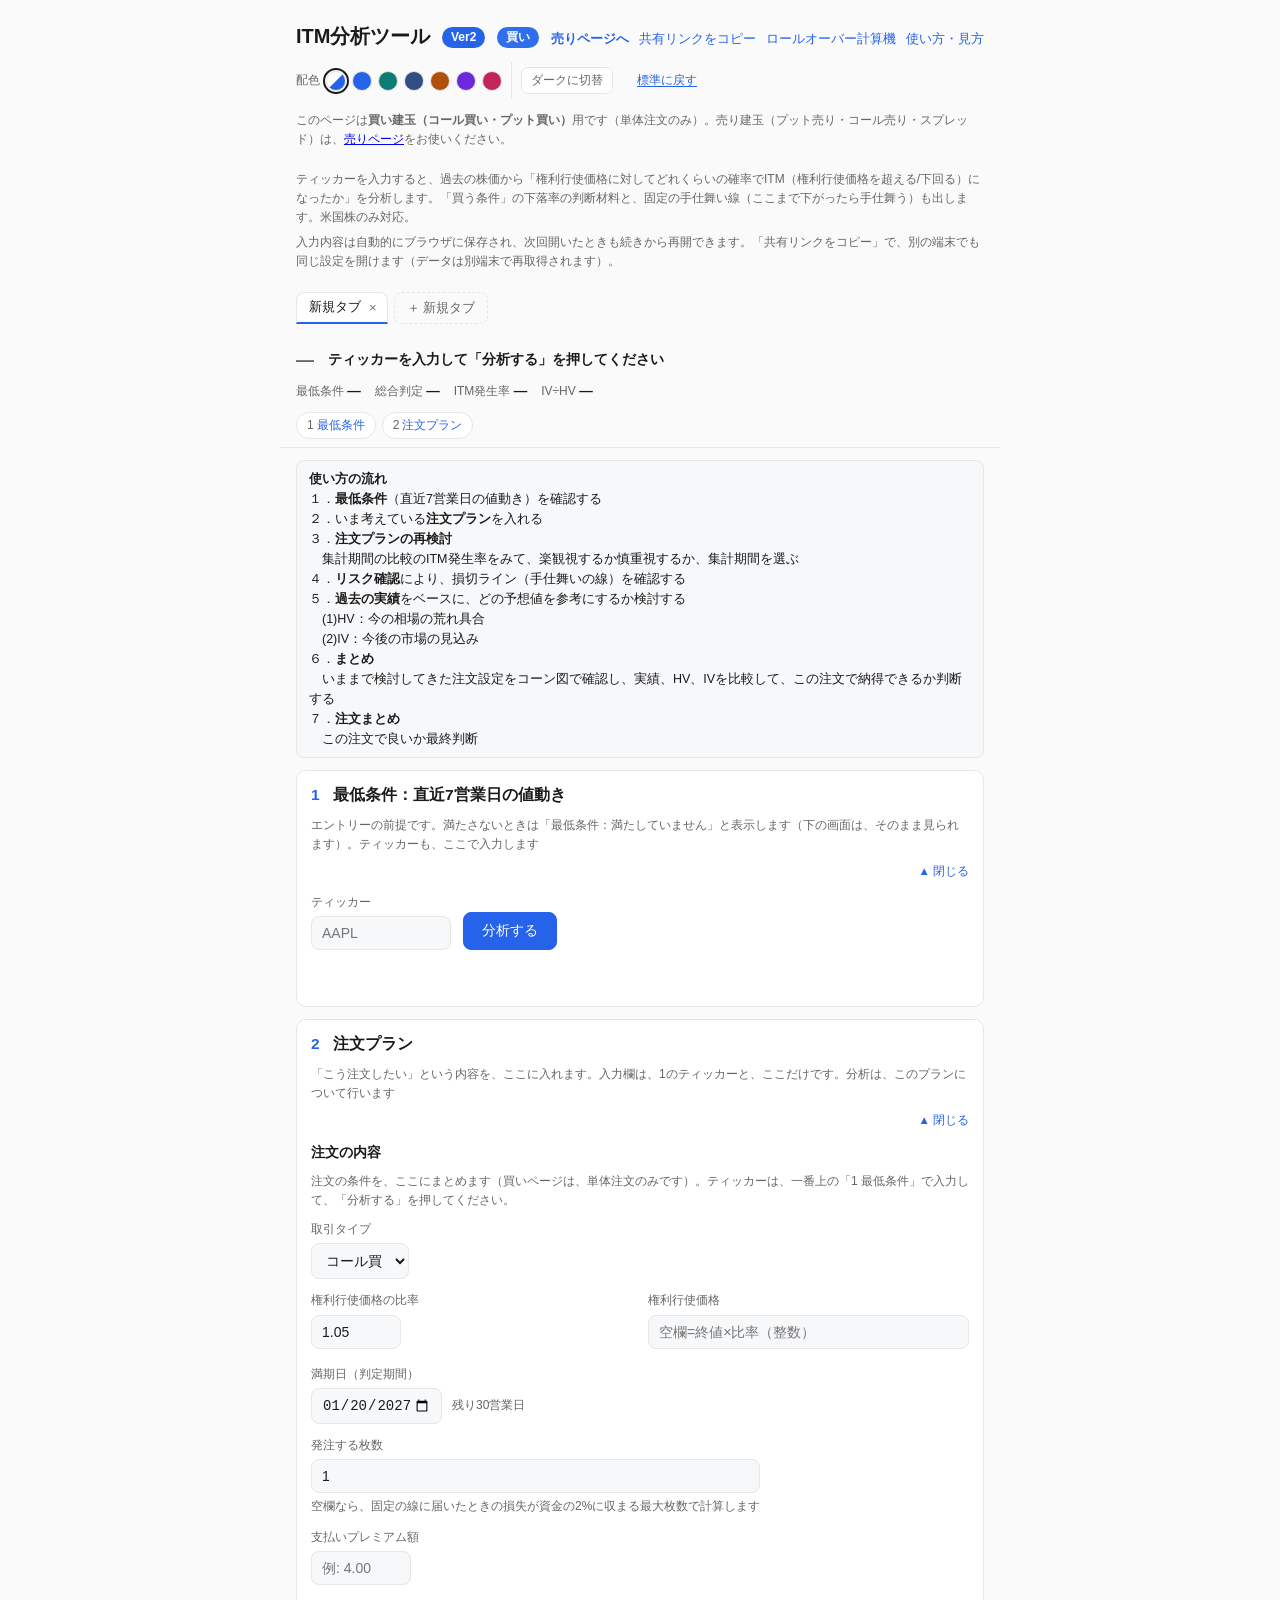
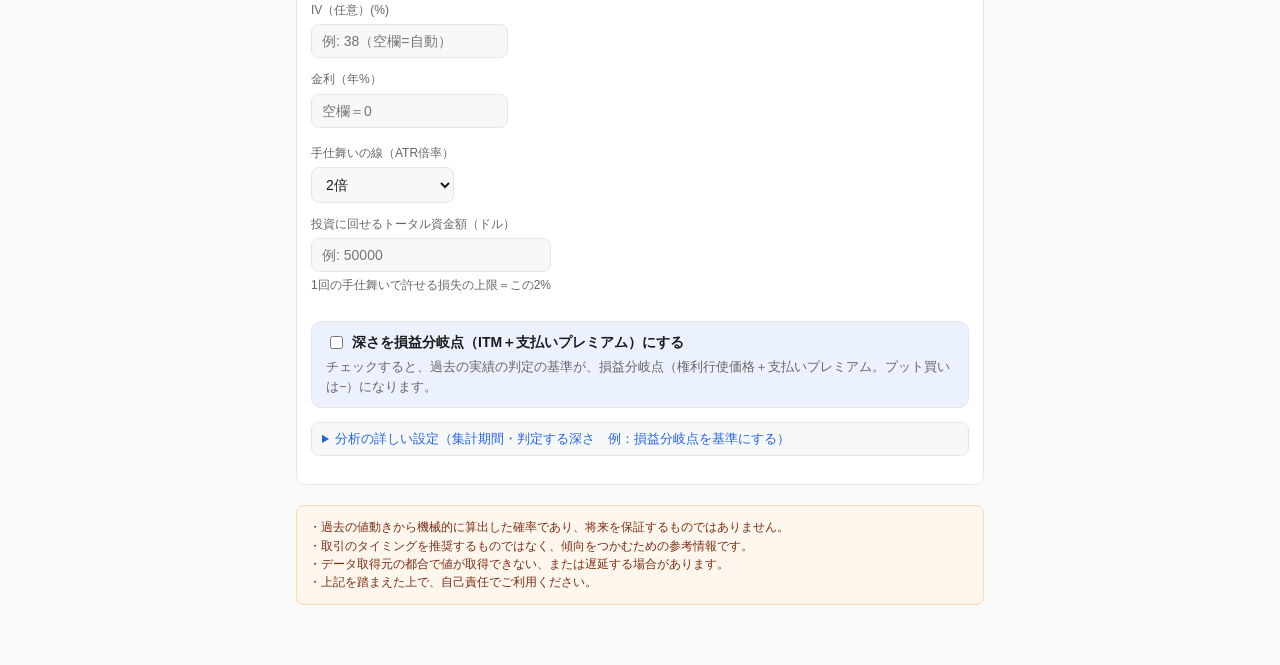
==== commit 96691f16: "買い: 手仕舞いの線の初期値をATR×2に変更 Co-Authored-By: Claude Sonnet 5.5 <noreply@anthropic.com>" ====
--- a/site/buy.html
+++ b/site/buy.html
@@ -170,7 +170,7 @@
         <div class="field">
           <label for="windowDateInput" data-note="オプションの満期日を、日付で入力します（日付の欄をクリックすると、カレンダーから選べます）。
   入力した日付までの営業日数が、分析の「判定期間」になります（例：満期日まで25営業日なら、判定期間は25営業日）。
-  選べる範囲は、基準日（最新の終値の日）の5営業日後から、150営業日後までです。
+  選べる範囲は、基準日（最新の終値の日）の5営業日後から、252営業日後（約1年）までです。
   土日や祝日など休場日を入力した場合は、直前の営業日に直します。
   営業日数だけを保存するので、日付が進むと、満期日の日付は自動で後ろにずれます（営業日数は変わりません）。
   実際にその満期日があるかは、銘柄ごとに違うため、証券会社のオプションチェーンで確認してください。">満期日（判定期間）</label>
@@ -223,10 +223,10 @@
         <div class="form-row">
       <div class="field" data-only="buy">
         <label for="buyAtrMultSelect" data-target="orderExplain"
-          data-note="「ここまで下がったら手仕舞う」固定の線の幅を、ATR（直近10営業日の1日の値幅の平均）の何倍にするかを選びます（初期値は3倍）。
+          data-note="「ここまで下がったら手仕舞う」固定の線の幅を、ATR（直近10営業日の1日の値幅の平均）の何倍にするかを選びます（初期値は2倍）。
 線は、買った日の終値から、ATR×倍率だけ下（プット買いは上）に引きます。買った時点で決めて、動かしません。トレンドの判定はしません。
-倍率を大きくすると、手仕舞いになりにくく、平均と勝率は上がりますが、最悪の損失は深くなります（過去の検証）。1〜2倍は、すぐに手仕舞いになりやすく、あまり使われません。">手仕舞いの線（ATR倍率）</label>
-        <select id="buyAtrMultSelect"><option value="2">2倍</option><option value="3" selected>3倍</option><option value="4">4倍</option><option value="5">5倍</option></select>
+倍率を大きくすると、手仕舞いになりにくく、平均と勝率は上がりますが、最悪の損失は深くなります（過去の検証）。2倍（初期値）は、3倍より損失は浅くなりますが、手仕舞いになる割合は高め（過去の検証で約6割）です。1倍は、すぐに手仕舞いになりやすく、あまり使われません。">手仕舞いの線（ATR倍率）</label>
+        <select id="buyAtrMultSelect"><option value="2" selected>2倍</option><option value="3">3倍</option><option value="4">4倍</option><option value="5">5倍</option></select>
       </div>
         </div>
         <div class="form-row">
@@ -349,6 +349,7 @@
   <div id="periodCompareCard" class="card in-sec" hidden>
     <h3 style="margin:0 0 8px;font-size:14px">集計期間を変えると、ITM発生率はどう変わるか（慎重な見方の基準）</h3>
     <p class="basis basis-act"><i></i><b>根拠：過去の実績</b>　いまの注文プラン（権利行使価格・満期・判定の基準）のまま、集計期間だけを変えた結果です。</p>
+    <p class="period-min-note" id="periodMinNote"></p>
     <div class="volatility-wrap"><table class="volatility-table bs-table">
       <thead><tr><th>集計期間</th><th>エントリー件数</th><th>期間中に一度でもITM<br>（ITM発生率）</th><th>満期時にITM</th><th></th></tr></thead>
       <tbody id="periodCompareBody"></tbody>
@@ -523,7 +524,7 @@
   <details class="mini" id="volDetails" hidden>
     <summary>参考：過去の値動きの大きさ（変動幅の統計）を見る</summary>
   <div id="volatilityCard" class="card in-sec" hidden>
-    <h2 class="card-title-toggle" style="margin:0 0 10px;font-size:16px" data-note="取得済みの全データ（最大800営業日）を使い、期間ごとに「どれくらい値が動きやすいか」を集計したものです。
+    <h2 class="card-title-toggle" style="margin:0 0 10px;font-size:16px" data-note="取得済みの全データ（最大1,300営業日＝約5年）を使い、期間ごとに「どれくらい値が動きやすいか」を集計したものです。
 平均変動幅・各最大値は上昇/下落を問わず全データから算出し、「直近1年の変動幅(額)」のみ直近1年のデータに限定して金額で算出します（株価水準が過去と大きく変わっている場合、金額は直近のデータの方が実態に近いため）。
 「直近1年の変動幅(額)」も平均額です。その期間だけ離れた2点間の価格差(絶対値)を、直近1年のデータの中ですべて求めて平均しています。
 「最大上昇率・最大下落率(始点→終点)」は、ちょうどその期間だけ離れた2点間の騰落率の最大値です。途中でいったん動いて戻った分は反映されません。
@@ -550,7 +551,7 @@
   <div id="hvCard" class="card in-sec" hidden>
     <h2 class="card-title-toggle" style="margin:0 0 10px;font-size:16px" data-note="HV（歴史的ボラティリティ）は、過去の日々の値動き（終値の騰落率）のばらつきを、1年あたりの%に換算した値です。大きいほど、株価が大きく動いていたことを表します。
 このツールは終値だけから計算します。オプション価格に織り込まれた将来の変動の大きさ（IV）とは別のもので、IVはここでは取得できません。
-取得済みの全データ（最大800営業日）のうち、基準日（最新の終値の日）までを使います。">HV（歴史的ボラティリティ）</h2>
+取得済みの全データ（最大1,300営業日＝約5年）のうち、基準日（最新の終値の日）までを使います。">HV（歴史的ボラティリティ）</h2>
     <p class="basis basis-hv"><i></i><b>根拠：HV</b>　過去の実績の「ふだんの荒れ具合」と比べて、いまがどうかを見ます。HVから計算した理論値で、実際に起きたことそのものではありません。</p>
     <p class="sub" style="margin:0 0 10px">過去の値動きの大きさを、年率換算の%で表します。まず、<b>満期と同じ長さのHV</b>（「6 まとめ」のグラフと「1σの値動き」の計算に使う値）を表示します。カードをクリックすると、過去1年のHVの推移グラフが出ます。</p>
     <div class="chart-title" id="hvMatchTitle" style="margin-top:4px">満期と同じ長さのHV（年率）</div>
@@ -586,7 +587,7 @@
           <span class="field-hint">ITMの水準（赤い破線）のまわりは線が重なりやすいため、そこだけを拡大して見られます</span>
         </div>
         <div id="ivConeWrap" class="hv-cone"></div>
-        <p class="sub" id="ivConeLegend" style="margin:4px 0 0"></p>
+        <div class="sub cone-legend" id="ivConeLegend" style="margin:4px 0 0"></div>
         <div>
         <h3 style="margin:16px 0 8px;font-size:14px" id="cmp3Title">ITMになる確率を、3つの見方で並べる</h3>
         <div class="cmp3" id="ivHvCompare"></div>
--- a/site/css/style.css
+++ b/site/css/style.css
@@ -426,6 +426,7 @@
 .ratio-table-wrap{max-height:380px;overflow-y:auto}
 .ratio-table td,.ratio-table th{text-align:right;white-space:nowrap}
 .ratio-table td:first-child,.ratio-table th:first-child{text-align:left}
+.ratio-table .ratio-dist{font-size:11px;color:var(--muted)}
 .ratio-table .ratio-mark{font-size:10.5px;font-weight:700;color:var(--accent)}
 .ratio-table tr.ratio-rec td{background:color-mix(in srgb,var(--accent) 16%,transparent)}
 .ratio-table tr.ratio-cur td{background:color-mix(in srgb,var(--muted) 14%,transparent)}
@@ -552,3 +553,16 @@
 .pair-row{display:grid;grid-template-columns:repeat(2,minmax(0,1fr));gap:12px 16px;align-items:start;max-width:680px}
 .pair-row .field input{width:100%;box-sizing:border-box}
 @media (max-width:560px){.pair-row{grid-template-columns:minmax(0,1fr)}}
+
+/* コーン図の説明(箇条書き。色の見本と見出しは、グラフと同じ色) */
+.cone-legend ul{list-style:none;margin:6px 0 0;padding:0}
+.cone-legend li{margin:5px 0;line-height:1.55}
+.cone-legend .lg{white-space:nowrap}
+.cone-legend .cone-sw{vertical-align:middle;margin-right:6px}
+.cone-legend .cone-focus-note{margin:0 0 6px}
+
+/* 集計期間の比較: 満期までの長さに応じた、最低限ほしい集計期間 */
+.period-min-note{margin:8px 0 10px;padding:8px 12px;border-left:4px solid var(--accent);background:color-mix(in srgb, var(--accent) 9%, transparent);border-radius:6px;font-size:13px;line-height:1.6}
+.period-min-note .period-min-ok{color:var(--gA, #16a34a);font-weight:700}
+.period-min-note .period-min-ng{color:var(--gradRed);font-weight:700}
+.bs-excl{color:var(--gradRed);font-weight:700}
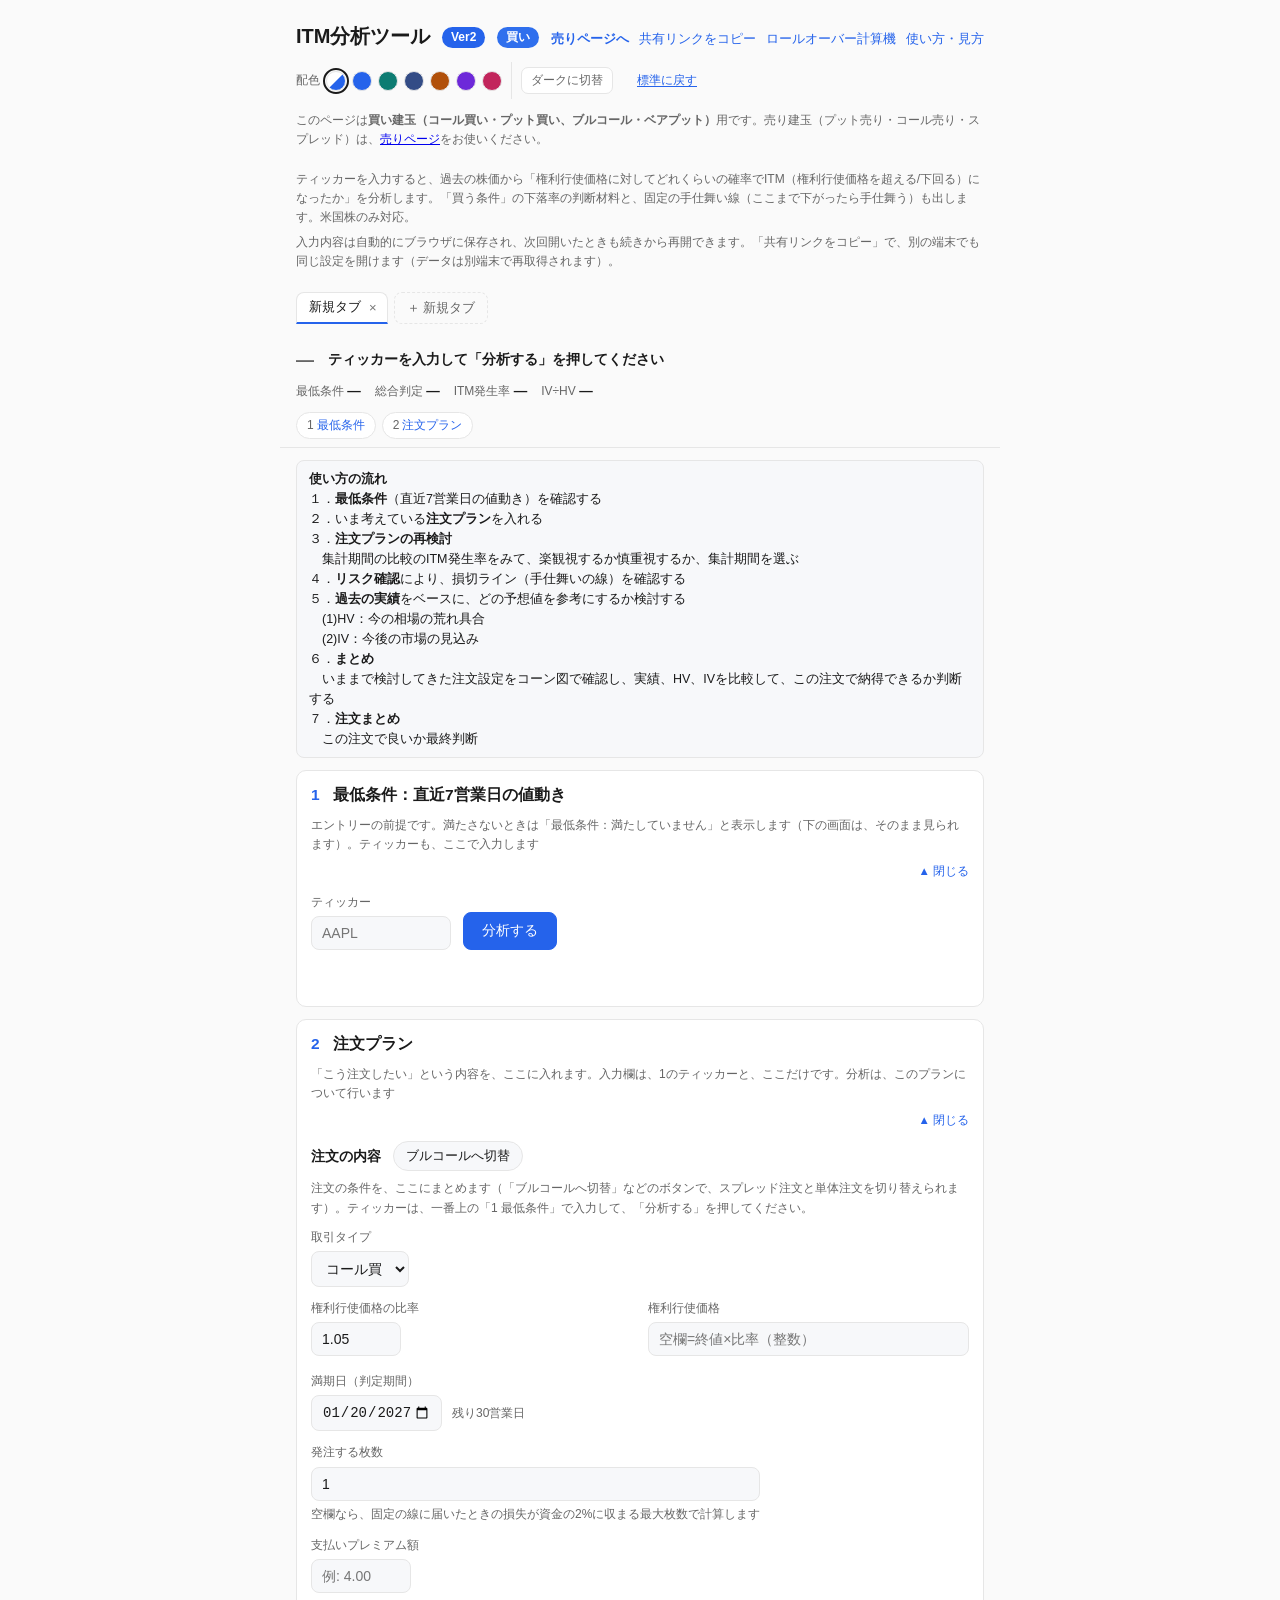
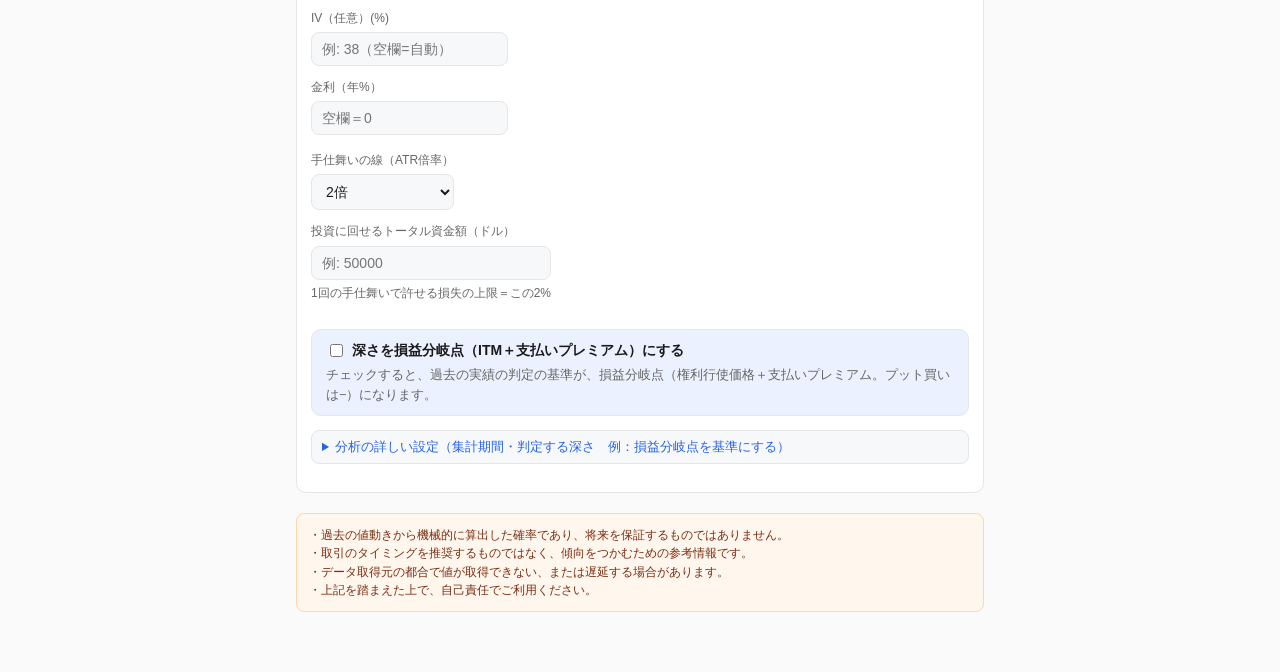
==== commit bdf38d8f: "買いページ: ブルコール・ベアプット(買い系スプレッド)に対応 Co-Authored-By: Claude Sonnet 5.5 <noreply@anthropic.com>" ====
--- a/site/buy.html
+++ b/site/buy.html
@@ -7,7 +7,7 @@
 <div class="wrap">
   <div class="topbar"><h1>ITM分析ツール <span class="ver-badge">Ver2</span> <span class="ver-badge ver-buy">買い</span></h1><span class="pagenav"><a href="index.html"><b>売りページへ</b></a><button id="shareBtn" type="button" class="link-btn">共有リンクをコピー</button><a href="roll.html">ロールオーバー計算機</a><a href="guide.html">使い方・見方</a></span></div>
   <div id="theme-bar"></div>
-  <p class="sub">このページは<b>買い建玉（コール買い・プット買い）</b>用です（単体注文のみ）。売り建玉（プット売り・コール売り・スプレッド）は、<a href="index.html">売りページ</a>をお使いください。</p>
+  <p class="sub">このページは<b>買い建玉（コール買い・プット買い、ブルコール・ベアプット）</b>用です。売り建玉（プット売り・コール売り・スプレッド）は、<a href="index.html">売りページ</a>をお使いください。</p>
   <p class="sub">ティッカーを入力すると、過去の株価から「権利行使価格に対してどれくらいの確率でITM（権利行使価格を超える/下回る）になったか」を分析します。「買う条件」の下落率の判断材料と、固定の手仕舞い線（ここまで下がったら手仕舞う）も出します。米国株のみ対応。</p>
   <p class="sub" style="margin-top:-14px">入力内容は自動的にブラウザに保存され、次回開いたときも続きから再開できます。「共有リンクをコピー」で、別の端末でも同じ設定を開けます（データは別端末で再取得されます）。</p>
 
@@ -133,9 +133,9 @@
       <div class="card in-sec" id="planInputsCard">
         <div class="order-head">
           <h3 style="margin:0;font-size:14px">注文の内容<span id="orderTypeLabel" style="font-size:14px;font-weight:400;color:var(--muted)"></span></h3>
-          <button id="spBtn" type="button" class="sp-btn" aria-pressed="false" hidden title="単体注文とスプレッド(ブルプット・ベアコール・ブルコール・ベアプット)の注文を切り替えます。使わない側の入力欄は非表示になり、入力値は保持されます">SP</button>
-        </div>
-        <p class="sub" style="margin:0 0 10px">注文の条件を、ここにまとめます（買いページは、単体注文のみです）。ティッカーは、一番上の「1 最低条件」で入力して、「分析する」を押してください。</p>
+          <button id="spBtn" type="button" class="sp-btn" aria-pressed="false" title="単体注文と、スプレッド(コール買い→ブルコール、プット買い→ベアプット)の注文を切り替えます。使わない側の入力欄は非表示になり、入力値は保持されます">SP</button>
+        </div>
+        <p class="sub" style="margin:0 0 10px">注文の条件を、ここにまとめます（「ブルコールへ切替」などのボタンで、スプレッド注文と単体注文を切り替えられます）。ティッカーは、一番上の「1 最低条件」で入力して、「分析する」を押してください。</p>
         <div class="form-row">
         <div class="field">
           <label for="typeSelect">取引タイプ</label>
@@ -160,8 +160,8 @@
     <div class="form-row ord-strikes" data-only="sp">
       <div class="field" data-only="sp">
         <label for="rrBuyStrikeInput" data-target="orderExplain"
-          data-note="買い建てる側の権利行使価格です。ブルプット(プット)は売りより低い値、ベアコール(コール)は売りより高い値を入力します。
-売りと買いの権利行使価格を入力すると、その差額を「権利行使価格の差額」に自動で表示します。">買いの権利行使価格</label>
+          data-note="スプレッドの、売り建てる側の権利行使価格です。ブルコール(コール買い)は買い側より高い値、ベアプット(プット買い)は買い側より低い値を入力します。
+買い側(比率・権利行使価格の欄)と売り側の権利行使価格を入力すると、その差額を「権利行使価格の差額」に自動で表示します。">売り側の権利行使価格</label>
         <input id="rrBuyStrikeInput" type="number" step="0.01" min="0" placeholder="例: 600">
         <span class="field-warn" id="rrBuyStrikeWarn"></span>
       </div>
@@ -241,9 +241,9 @@
         <label for="rrSpreadWidthInput" data-target="orderExplain"
           data-note="スプレッドで買う側と売る側の、2つの権利行使価格の差額(スプレッド幅)です。
 売り系スプレッド(ブルプット/ベアコール)では、最大損失額＝スプレッド幅−受取プレミアム額の計算に使います。
-買い系スプレッド(ブルコール/ベアプット)では、注文内容の1行表示にだけ使います(最大損失額＝支払いプレミアム額には影響しません)。
+買い系スプレッド(ブルコール/ベアプット)では、最大利益(差額−支払いプレミアム額)と、手仕舞いの線・リスク確認などの、スプレッドの価格の計算に使います(最大損失額＝支払いプレミアム額)。
 権利行使価格は、一方がこのツールの比率で決まる値(売り系は売り建て側、買い系は買い建て側)で、もう一方はそこから差額分だけ離れた値です。
-売り系スプレッドで、売りと買いの権利行使価格を入力したときは、その差額（売り−買い）を自動で表示します（この欄は入力できなくなります）。">権利行使価格の差額</label>
+売りと買いの権利行使価格を入力したときは、その差額を自動で表示します（この欄は入力できなくなります）。">権利行使価格の差額</label>
         <input id="rrSpreadWidthInput" type="number" step="0.01" min="0" placeholder="例: 10.00">
         <span class="field-hint" id="rrWidthHint"></span>
       </div>
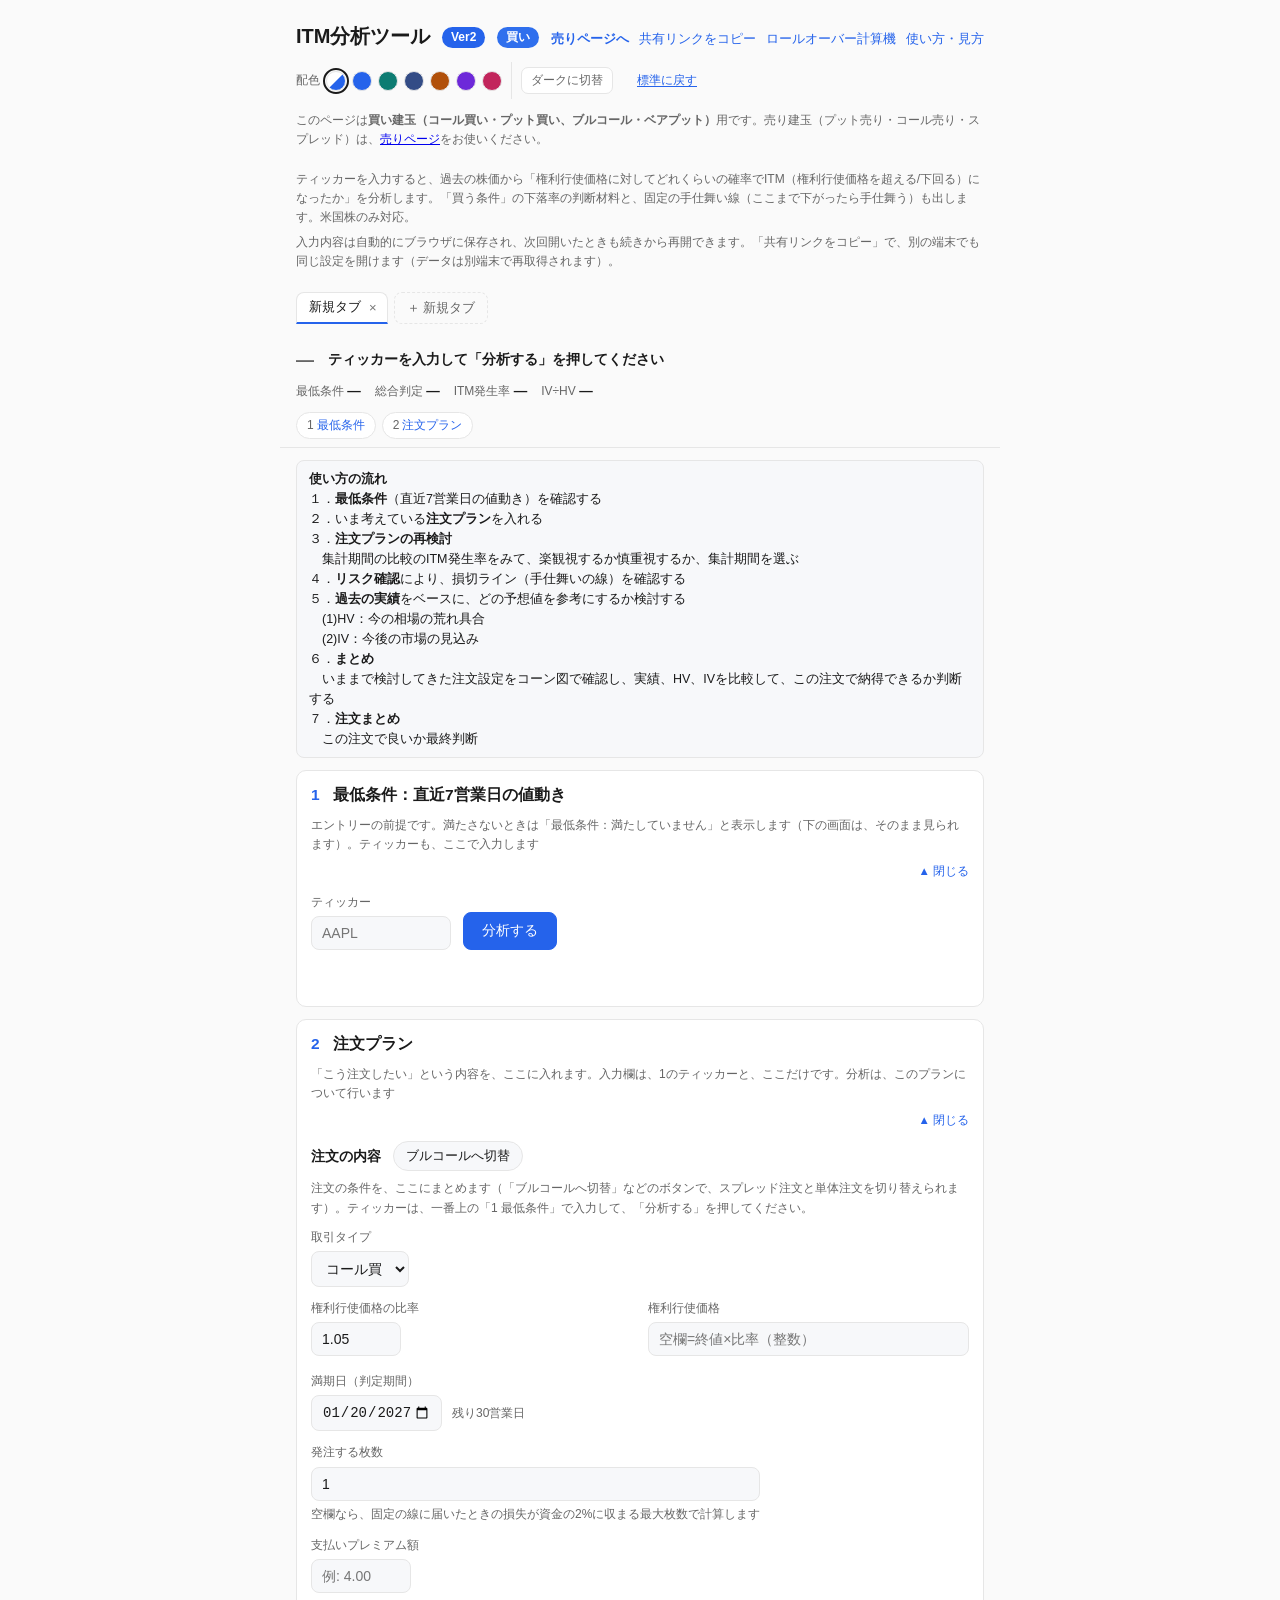
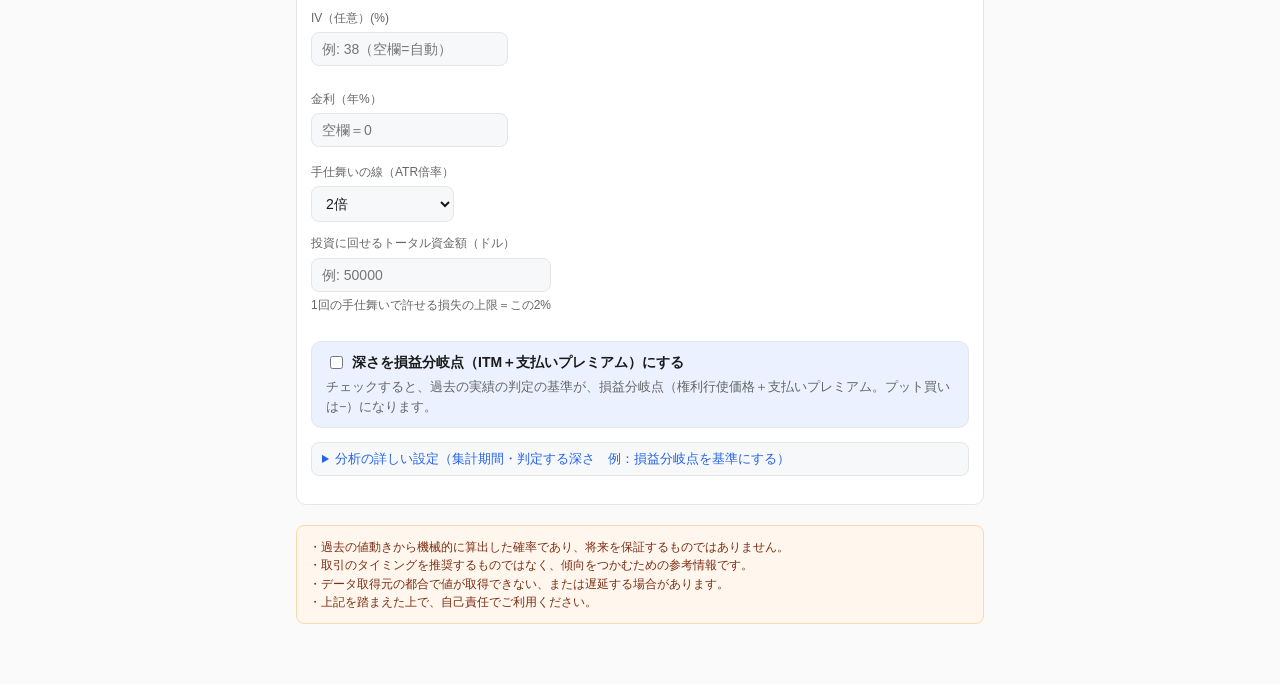
==== commit bd6243c9: "買い系スプレッド: 売り側のIVを別に入力できるようにする Co-Authored-By: Claude Sonnet 5.5 <noreply@anthropic.com>" ====
--- a/site/buy.html
+++ b/site/buy.html
@@ -208,6 +208,15 @@
       </div>
         </div>
         <div class="form-row">
+        <div class="field" data-only="sp">
+          <label for="rrIvBuyInput" data-target="orderExplain"
+            data-note="スプレッドの、売り建てる側の権利行使価格のIV（年率%）です。任意です。
+買い側のIV（上の欄）も入力したときだけ使います。空欄の場合は、買い側と同じIVとして計算します。
+権利行使価格ごとにIVが違う（特にプットは、安い権利行使価格ほどIVが高い）ことを反映すると、スプレッドの価格の精度が上がります。支払いプレミアムを入力しているときは、2つのIVの差を保ったまま、全体の水準を、プレミアムに合うように逆算します。">IV（売り側）(%)</label>
+          <input id="rrIvBuyInput" type="number" step="0.1" min="0" placeholder="任意（空欄=買い側と同じ）">
+        </div>
+        </div>
+        <div class="form-row">
       <div class="field" data-only="buy">
         <label for="buyRateInput" data-target="orderExplain"
           data-note="金利（年%）です。米国債の利回り（無リスク金利）が目安です。
@@ -277,15 +286,6 @@
 未入力の場合は、講座の基準の80%（8割利確）で計算します。
 下の注文内容の1行表示（◯割利確）と、「決済の目安」の利確の支払い価格・利益額の計算に使います。">利確割合(%)</label>
         <input id="rrProfitRatioInput" type="number" step="1" min="0" max="100" placeholder="未入力=80%">
-      </div>
-      <div data-only="sell">
-        <div class="field" data-only="sp">
-          <label for="rrIvBuyInput" data-target="orderExplain"
-            data-note="買い建てる側（遠い方）の権利行使価格のIV（年率%）です。任意です。
-空欄の場合は、売り建て側と同じIVとして計算します（プットは遠い権利行使価格ほどIVが高くなる傾向があるため、入力すると精度が上がります）。
-売り建て側のIVが空欄のときは、使われません。">IV（買い建て側）(%)</label>
-          <input id="rrIvBuyInput" type="number" step="0.1" min="0" placeholder="任意（空欄=売り側と同じ）">
-        </div>
       </div>
       <div class="field" id="orderMaxLossField" hidden>
         <label data-target="orderExplain"
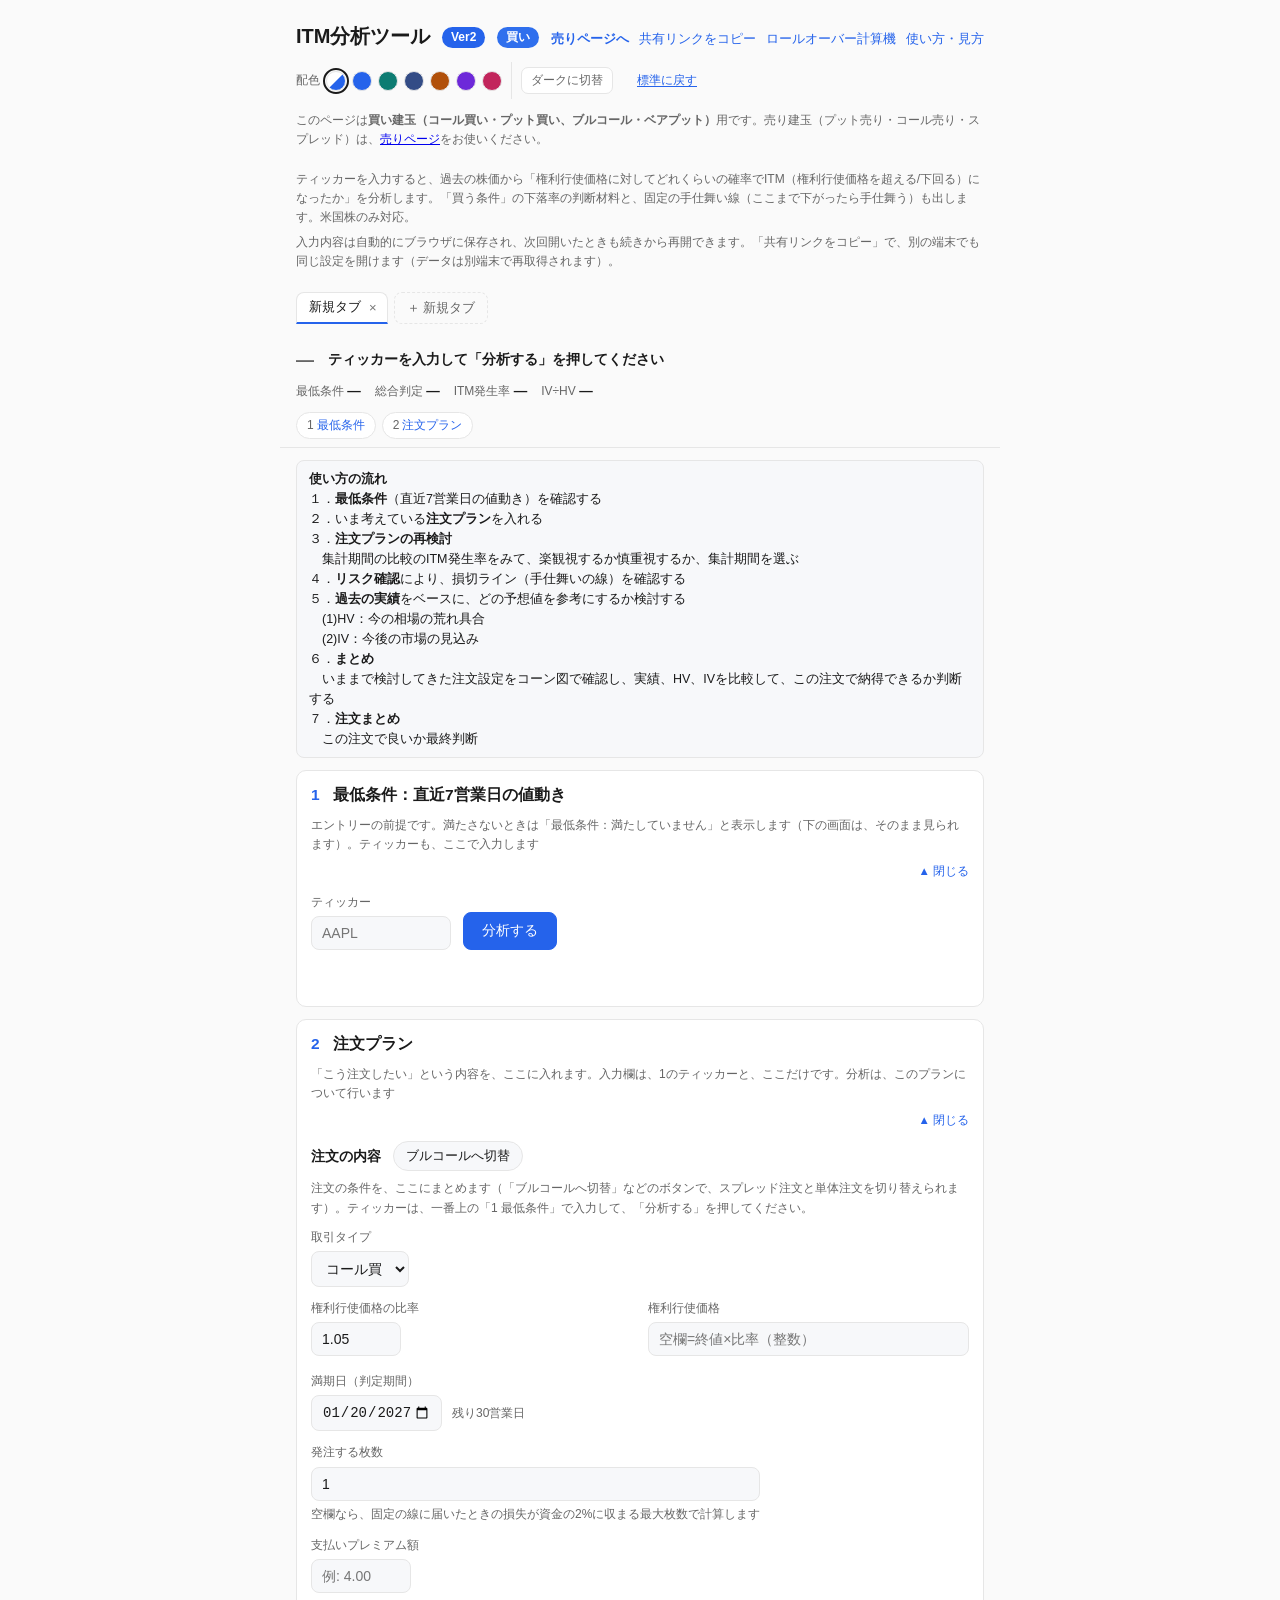
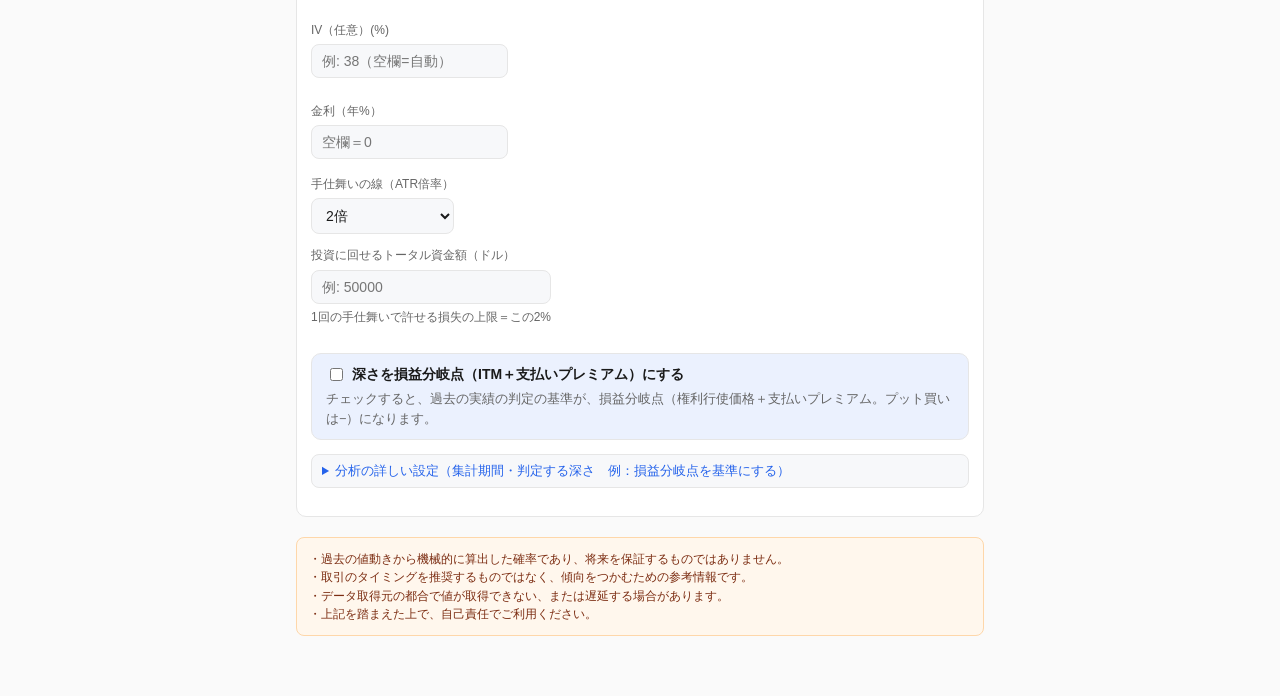
==== commit eea9fa72: "買い系スプレッド: 欄の名前(買い側の権利行使価格・IV(買い側))の変更と、受取プレミアム額(売り側)の入力欄を追加 Co-Authored-By: Claude Sonnet 5.5 <norep" ====
--- a/site/buy.html
+++ b/site/buy.html
@@ -191,10 +191,20 @@
       <div class="field" data-only="buy">
         <label for="rrPayPremiumInput" data-target="orderExplain"
           data-note="オプションの買い手として支払うプレミアム額（1株あたりの合計額）です。
-スプレッドの場合は、差し引き後の正味の額（支払い−受取）を入力してください。
-買い系は、支払いプレミアム額がそのまま最大損失額になります。">支払いプレミアム額</label>
+スプレッド（ブルコール・ベアプット）の場合は、ここに買い側の支払い額を入力し、売り側の受取額は、下の「受取プレミアム額（売り側）」に入力します（計算には、差し引き後の正味＝支払い−受取を使います。受取を空欄にしたときは、ここに入れた額を、そのまま正味とみなします）。
+買い系は、差し引き後の正味の支払いが、そのまま最大損失額になります。">支払いプレミアム額</label>
         <input id="rrPayPremiumInput" type="number" step="0.01" min="0" placeholder="例: 4.00">
         <span class="field-hint" id="premJudge"></span>
+      </div>
+        </div>
+        <div class="form-row">
+      <div class="field" data-only="sp">
+        <label for="rrRecvPremiumInput" data-target="orderExplain"
+          data-note="スプレッドの、売り建てる側（売り側）で受け取るプレミアム額（1株あたり）です。任意です。
+入力すると、差し引き後の正味（買い側の支払い − 売り側の受取）で、最大損失・最大利益・損益分岐点・リスク確認などを計算します。
+空欄のときは、上の支払いプレミアム額を、差し引き後の正味とみなします（受取を引いた額を、直接入力してもかまいません）。">受取プレミアム額（売り側）</label>
+        <input id="rrRecvPremiumInput" type="number" step="0.01" min="0" placeholder="例: 1.50（空欄=支払いが正味）">
+        <span class="field-hint" id="recvHint"></span>
       </div>
         </div>
         <div class="form-row">
